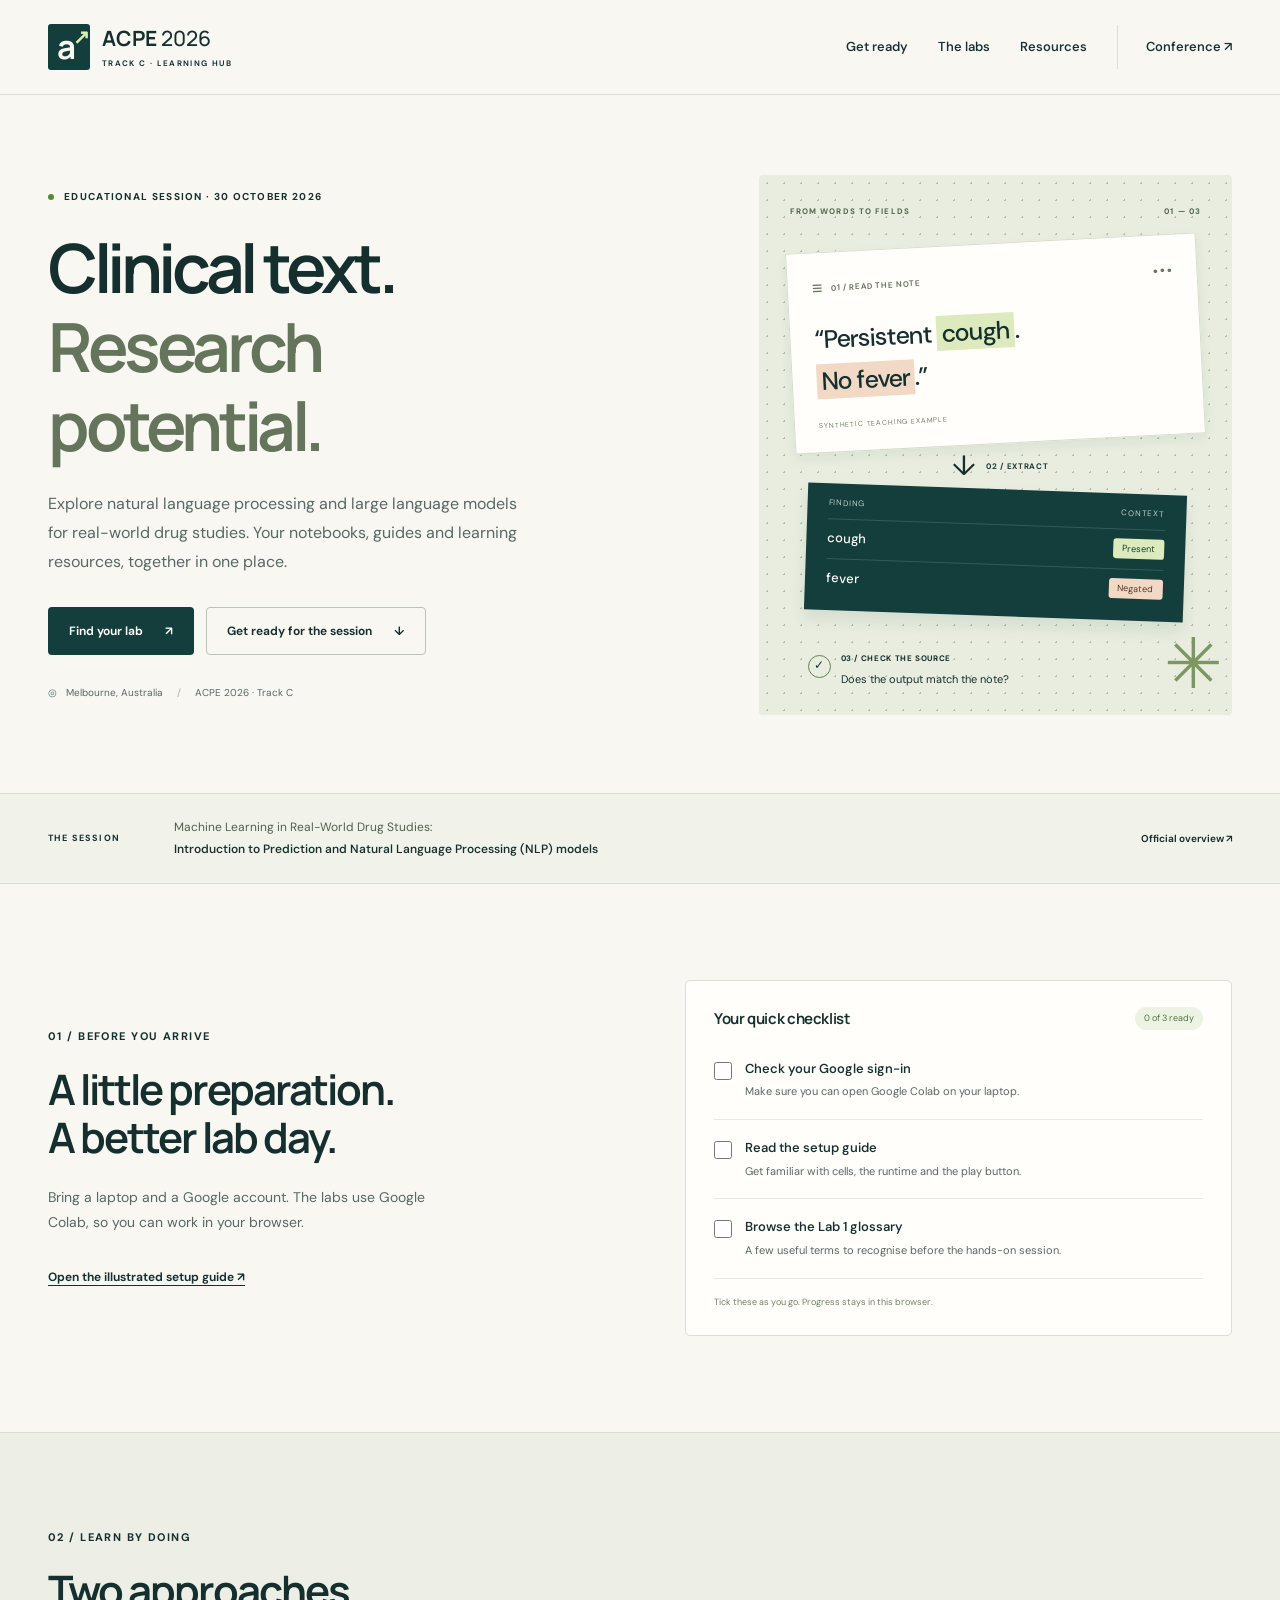
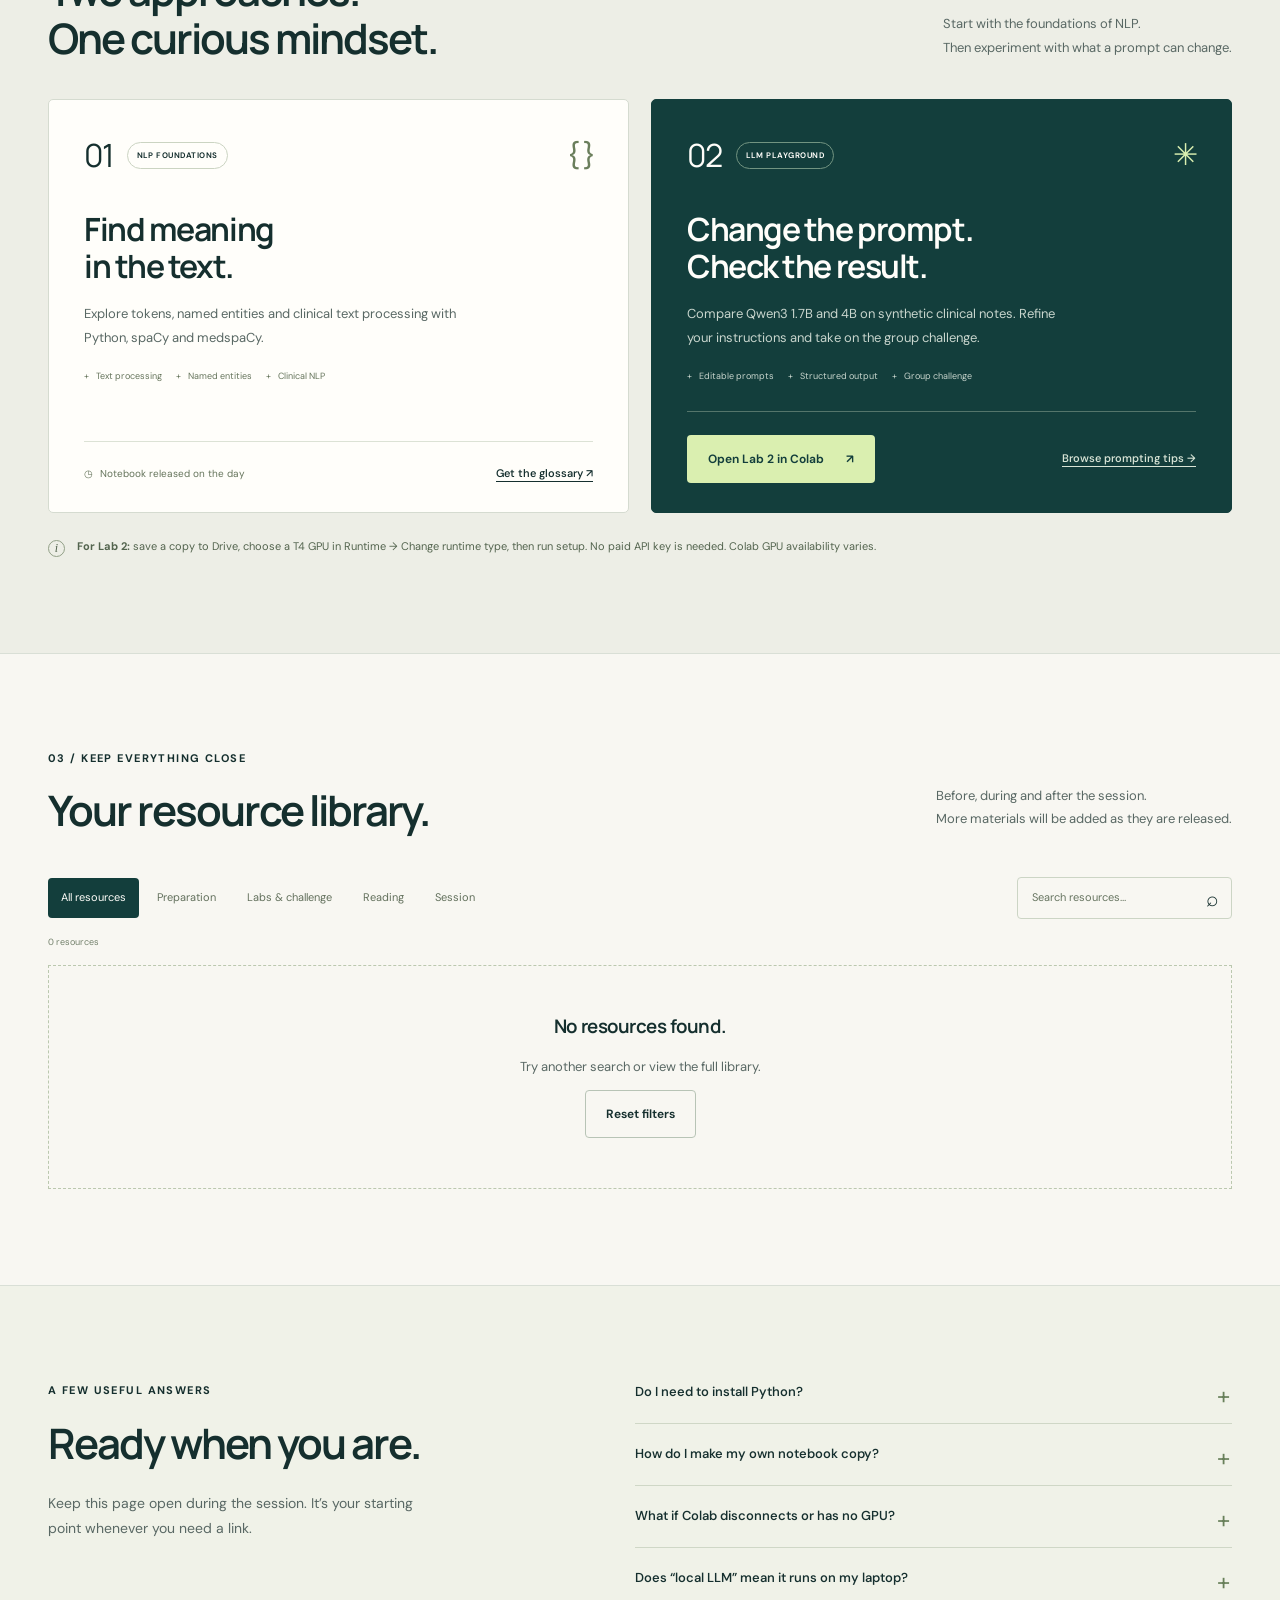
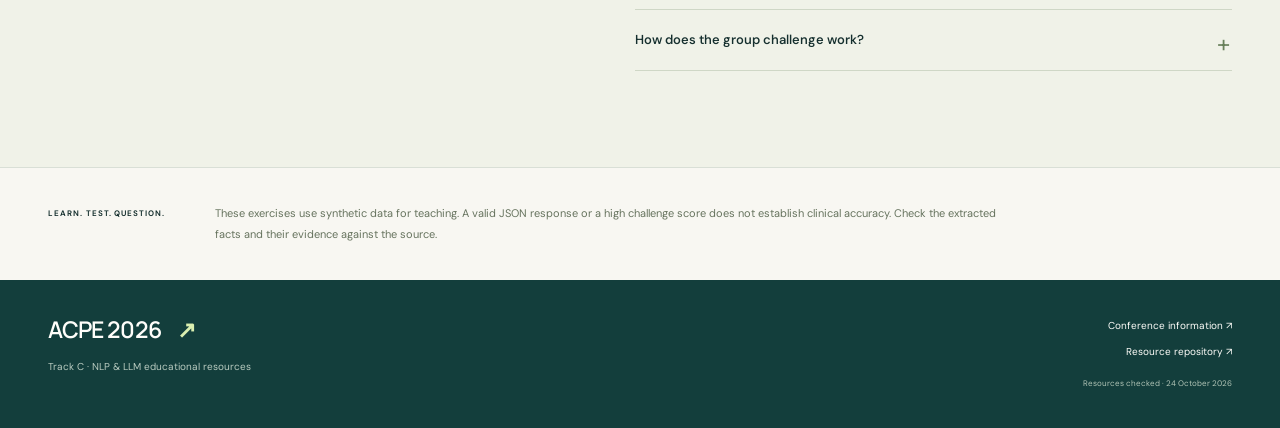
==== index.template.html @ c8291f94 "Publish ACPE 2026 NLP educational resource hub" ====
<!doctype html>
<html lang="en-AU">
<head>
  <meta charset="utf-8">
  <meta name="viewport" content="width=device-width, initial-scale=1">
  <meta name="description" content="Your resource hub for ACPE 2026 Track C. Prepare for the NLP and LLM educational session, launch the labs, and find guides, readings and challenge resources.">
  <meta name="theme-color" content="#133e3c">
  <meta property="og:title" content="ACPE 2026 · NLP & LLM learning hub">
  <meta property="og:description" content="Prepare. Experiment. Learn. All your Track C educational session resources in one place.">
  <meta property="og:type" content="website">
  <meta property="og:url" content="https://acpe2026nlp.github.io/">
  <title>ACPE 2026 · NLP & LLM learning hub</title>
  <link rel="icon" href="assets/favicon.svg" type="image/svg+xml">
  <link rel="stylesheet" href="styles.css">
  <script src="app.js" defer></script>
</head>
<body>
<a class="skip-link" href="#main">Skip to content</a>
<header class="site-header">
  <div class="container header-inner">
    <a class="brand" href="#" aria-label="ACPE 2026 learning hub home"><span class="brand-symbol" aria-hidden="true">a<span>↗</span></span><span>ACPE <b>2026</b><small>TRACK C · LEARNING HUB</small></span></a>
    <nav aria-label="Main navigation"><a href="#prepare">Get ready</a><a href="#labs">The labs</a><a href="#resources">Resources</a><a class="nav-external" href="https://www.asianpharmacoepi.org/educational-sessions/">Conference <span aria-hidden="true">↗</span></a></nav>
  </div>
</header>
<main id="main">
<section class="hero container" aria-labelledby="hero-title">
  <div class="hero-copy">
    <p class="eyebrow"><span class="live-dot" aria-hidden="true"></span> EDUCATIONAL SESSION · 30 OCTOBER 2026</p>
    <h1 id="hero-title">Clinical text.<br><span>Research<br>potential.</span></h1>
    <p class="hero-description">Explore natural language processing and large language models for real-world drug studies. Your notebooks, guides and learning resources, together in one place.</p>
    <div class="hero-actions"><a class="button primary" href="#labs">Find your lab <span aria-hidden="true">↗</span></a><a class="button secondary" href="#prepare">Get ready for the session <span aria-hidden="true">↓</span></a></div>
    <p class="location"><span aria-hidden="true">◎</span> Melbourne, Australia <span class="separator">/</span> ACPE 2026 · Track C</p>
  </div>
  <div class="hero-art" aria-label="Illustration: a synthetic note becomes structured information, then is checked against the source">
    <div class="art-topline"><span>FROM WORDS TO FIELDS</span><span aria-hidden="true">01 — 03</span></div>
    <div class="note-sheet"><div class="sheet-heading"><span class="mini-icon" aria-hidden="true">≡</span><span>01 / READ THE NOTE</span><span class="sheet-dots" aria-hidden="true">···</span></div><p>“Persistent <mark class="mint">cough</mark>.<br><mark class="peach">No fever</mark>.”</p><span class="synthetic-tag">SYNTHETIC TEACHING EXAMPLE</span></div>
    <div class="flow-line" aria-hidden="true"><span></span><b>↓</b><span>02 / EXTRACT</span></div>
    <div class="data-sheet"><div><span>Finding</span><span>Context</span></div><div><strong>cough</strong><span class="tag-green">Present</span></div><div><strong>fever</strong><span class="tag-peach">Negated</span></div></div>
    <div class="verify-line"><span aria-hidden="true">✓</span><div><b>03 / CHECK THE SOURCE</b><p>Does the output match the note?</p></div></div>
    <span class="art-asterisk" aria-hidden="true">✳</span>
  </div>
</section>
<div class="course-strip"><div class="container"><span class="eyebrow">THE SESSION</span><p>Machine Learning in Real-World Drug Studies:<br><strong>Introduction to Prediction and Natural Language Processing (NLP) models</strong></p><a href="https://www.asianpharmacoepi.org/educational-sessions/" aria-label="View the official Track C session overview">Official overview <span aria-hidden="true">↗</span></a></div></div>
<section id="prepare" class="container section preparation" aria-labelledby="prepare-title">
  <div><p class="eyebrow">01 / BEFORE YOU ARRIVE</p><h2 id="prepare-title">A little preparation.<br>A better lab day.</h2><p class="section-intro">Bring a laptop and a Google account. The labs use Google Colab, so you can work in your browser.</p><a class="text-link" href="assets/hands-on-lab-guide.pdf">Open the illustrated setup guide <span aria-hidden="true">↗</span></a></div>
  <div class="checklist"><div class="checklist-heading"><h3>Your quick checklist</h3><span id="check-count" aria-live="polite">0 of 3 ready</span></div>
    <label class="check-row"><input type="checkbox" data-check="account"><span><strong>Check your Google sign-in</strong><small>Make sure you can open Google Colab on your laptop.</small></span></label>
    <label class="check-row"><input type="checkbox" data-check="guide"><span><strong>Read the setup guide</strong><small>Get familiar with cells, the runtime and the play button.</small></span></label>
    <label class="check-row"><input type="checkbox" data-check="glossary"><span><strong>Browse the Lab 1 glossary</strong><small>A few useful terms to recognise before the hands-on session.</small></span></label>
    <p class="check-note">Tick these as you go. Progress stays in this browser.</p>
  </div>
</section>
<section id="labs" class="labs-section" aria-labelledby="labs-title"><div class="container section">
  <div class="section-heading"><div><p class="eyebrow">02 / LEARN BY DOING</p><h2 id="labs-title">Two approaches.<br>One curious mindset.</h2></div><p>Start with the foundations of NLP.<br>Then experiment with what a prompt can change.</p></div>
  <div class="lab-grid">
    <article class="lab-card"><div class="lab-top"><span class="lab-number">01</span><span class="pill">NLP FOUNDATIONS</span><span class="lab-glyph" aria-hidden="true">{ }</span></div><h3>Find meaning<br>in the text.</h3><p>Explore tokens, named entities and clinical text processing with Python, spaCy and medspaCy.</p><ul class="lab-topics"><li>Text processing</li><li>Named entities</li><li>Clinical NLP</li></ul><div class="lab-footer"><p class="release-note"><span aria-hidden="true">◷</span> Notebook released on the day</p><a href="assets/lab-1-glossary.docx" download>Get the glossary <span aria-hidden="true">↗</span></a></div></article>
    <article class="lab-card lab-featured"><div class="lab-top"><span class="lab-number">02</span><span class="pill">LLM PLAYGROUND</span><span class="lab-glyph" aria-hidden="true">✳</span></div><h3>Change the prompt.<br>Check the result.</h3><p>Compare Qwen3 1.7B and 4B on synthetic clinical notes. Refine your instructions and take on the group challenge.</p><ul class="lab-topics"><li>Editable prompts</li><li>Structured output</li><li>Group challenge</li></ul><div class="lab-footer"><a class="button cream" href="https://colab.research.google.com/drive/1dyXt0pZRqkVmmbshcT4ECdzgV1lTdctf">Open Lab 2 in Colab <span aria-hidden="true">↗</span></a><a class="quiet-link" href="prompting-guide.html">Browse prompting tips <span aria-hidden="true">→</span></a></div></article>
  </div>
  <div class="lab-note"><span aria-hidden="true">i</span><p><strong>For Lab 2:</strong> save a copy to Drive, choose a T4 GPU in Runtime → Change runtime type, then run setup. No paid API key is needed. Colab GPU availability varies.</p></div>
</div></section>
<section id="resources" class="container section" aria-labelledby="resources-title">
  <div class="section-heading"><div><p class="eyebrow">03 / KEEP EVERYTHING CLOSE</p><h2 id="resources-title">Your resource library.</h2></div><p>Before, during and after the session.<br>More materials will be added as they are released.</p></div>
  <div class="resource-controls" hidden><div class="filters" role="group" aria-label="Filter resources"><button type="button" data-filter="all" aria-pressed="true">All resources</button><button type="button" data-filter="prepare" aria-pressed="false">Preparation</button><button type="button" data-filter="labs" aria-pressed="false">Labs & challenge</button><button type="button" data-filter="reading" aria-pressed="false">Reading</button><button type="button" data-filter="session" aria-pressed="false">Session</button></div><div class="search-wrap"><label class="sr-only" for="resource-search">Search resources</label><input id="resource-search" type="search" placeholder="Search resources…" autocomplete="off"><span aria-hidden="true">⌕</span></div></div>
  <p id="result-count" class="result-count" aria-live="polite"></p>
  <div class="resource-grid"><!-- RESOURCE_CARDS --></div>
  <div id="empty-state" class="empty-state" hidden><h3>No resources found.</h3><p>Try another search or view the full library.</p><button class="button secondary" id="reset-resources" type="button">Reset filters</button></div>
</section>
<section class="help-section"><div class="container section help-grid"><div><p class="eyebrow">A FEW USEFUL ANSWERS</p><h2>Ready when you are.</h2><p class="section-intro">Keep this page open during the session. It’s your starting point whenever you need a link.</p></div><div class="faq">
  <details><summary>Do I need to install Python?</summary><p>The supplied labs run in Google Colab in your browser. Sign in with your Google account and follow the setup cells in the notebook. You do not need to set up Python on your laptop.</p></details>
  <details><summary>How do I make my own notebook copy?</summary><p>For Lab 2, open the Colab link and select File → Save a copy in Drive. Work in that copy. For the Lab 1 download, follow the upload steps in the <a href="assets/hands-on-lab-guide.pdf">setup guide</a>.</p></details>
  <details><summary>What if Colab disconnects or has no GPU?</summary><p>A fresh runtime loses its installed packages, variables and temporary files. Reconnect and rerun the setup cells. Lab 2 uses a T4 GPU; if one is unavailable, ask an instructor about sharing a runtime with your group.</p></details>
  <details><summary>Does “local LLM” mean it runs on my laptop?</summary><p>In this Colab exercise, the open-weight model runs inside the Colab runtime on Google’s servers. It is not running on your laptop. Use the supplied synthetic notes for the exercise.</p></details>
  <details><summary>How does the group challenge work?</summary><p>Experiment with one note, check the 20-note practice preview, then freeze your prompt for the 80-note challenge. Follow the notebook for submission limits and scoring. The leaderboard updates while the instructor’s controller is running.</p></details>
</div></div></section>
<section class="container closing-note"><span class="note-label">LEARN. TEST. QUESTION.</span><p>These exercises use synthetic data for teaching. A valid JSON response or a high challenge score does not establish clinical accuracy. Check the extracted facts and their evidence against the source.</p></section>
</main>
<footer class="site-footer"><div class="container"><div><a class="footer-brand" href="#">ACPE 2026 <span>↗</span></a><p>Track C · NLP & LLM educational resources</p></div><div class="footer-links"><a href="https://www.asianpharmacoepi.org/educational-sessions/">Conference information ↗</a><a href="https://github.com/ACPE2026NLP/acpe2026nlp.github.io">Resource repository ↗</a><span>Resources checked · 24 October 2026</span></div></div></footer>
</body></html>
---- styles.css ----
@import url('https://fonts.googleapis.com/css2?family=DM+Sans:wght@400;450;500;550;600;650;700&family=Manrope:wght@400;500;600;650;700;750;800&display=swap');
:root{--paper:#f8f7f2;--ink:#152f2e;--muted:#596864;--green:#133e3c;--lime:#daefb0;--line:#d9dfd6;--peach:#f4d8bf;--white:#fffefa;--font:'DM Sans',sans-serif;--heading:'Manrope',sans-serif}
*{box-sizing:border-box}html{scroll-behavior:smooth;scroll-padding-top:108px}body{margin:0;background:var(--paper);color:var(--ink);font-family:var(--font);font-size:16px;line-height:1.6}a{color:inherit;text-underline-offset:4px}button,input{font:inherit}button,a,input,summary{-webkit-tap-highlight-color:transparent}a,button,summary,input{touch-action:manipulation}button{cursor:pointer}button:focus-visible,a:focus-visible,input:focus-visible,summary:focus-visible{outline:3px solid #487b1d;outline-offset:5px}button{color:inherit}::selection{background:var(--lime);color:var(--ink)}[hidden]{display:none!important}.container{width:min(1200px,calc(100% - 96px));margin-inline:auto}.section{padding-block:96px}.eyebrow{font-size:11px;letter-spacing:.13em;line-height:1.5;font-weight:700;margin:0 0 20px}.skip-link{position:fixed;left:20px;top:-70px;background:var(--lime);padding:12px 20px;z-index:20}.skip-link:focus{top:12px}.sr-only{position:absolute;width:1px;height:1px;padding:0;margin:-1px;overflow:hidden;clip:rect(0,0,0,0);white-space:nowrap;border:0}
.site-header{background:rgba(248,247,242,.97);border-bottom:1px solid var(--line);position:sticky;top:0;z-index:10}.header-inner{height:94px;display:flex;justify-content:space-between;align-items:center;gap:32px}.brand{display:flex;align-items:center;gap:12px;font:700 21px/1.1 var(--heading);text-decoration:none;white-space:nowrap}.brand b{font-weight:500}.brand small{display:block;margin-top:8px;font:650 8px/1 var(--font);letter-spacing:.17em}.brand-symbol{display:flex;align-items:center;justify-content:center;background:var(--green);color:var(--paper);width:42px;height:46px;border-radius:3px;font-size:33px;position:relative;letter-spacing:-.1em;padding-right:9px}.brand-symbol span{font-size:20px;color:var(--lime);position:absolute;top:2px;right:3px}.site-header nav{display:flex;align-items:center;gap:30px;font-size:13px;font-weight:550}.site-header nav a{text-decoration:none;padding-block:12px}.site-header nav a:hover{color:#577c2f}.nav-external{border-left:1px solid var(--line);padding-left:28px}
.hero{display:grid;grid-template-columns:1.15fr .85fr;gap:70px;align-items:center;padding-block:80px 78px}.hero .eyebrow{font-size:10px;display:flex;align-items:center;gap:10px}.live-dot{width:6px;height:6px;border-radius:50%;background:#578838;display:inline-block}h1,h2,h3,p{overflow-wrap:break-word}h1,h2,h3{font-family:var(--heading);font-weight:650;line-height:1.16}h1{font-size:clamp(48px,5.3vw,74px);letter-spacing:-.065em;margin:24px 0 26px}h1>span{color:#64755c}h2{font-size:42px;letter-spacing:-.048em;margin:0 0 23px}h3{letter-spacing:-.025em}.hero-description{font-size:16px;max-width:470px;line-height:1.8;color:var(--muted);margin-bottom:30px}.hero-actions{display:flex;align-items:center;gap:12px;flex-wrap:wrap}.button{display:inline-flex;align-items:center;justify-content:center;gap:22px;border:1px solid transparent;padding:14px 20px;border-radius:4px;text-decoration:none;font-size:12px;font-weight:650;line-height:1.5;min-height:48px;transition:background .16s,transform .16s}.button:hover{transform:translateY(-2px)}.primary{background:var(--green);color:var(--white)}.primary:hover{background:#24534c}.secondary{border-color:#b8c4b6;background:transparent}.secondary:hover{background:#edf1e4}.cream{background:var(--lime);color:var(--green)}.cream:hover{background:#e6f6c9}.location{display:flex;align-items:center;gap:9px;font-size:10px;color:var(--muted);margin:30px 0 0}.separator{margin-inline:5px;color:#a6b19e}
.hero-art{background:#e8eddf;min-height:450px;padding:30px 31px 26px;border-radius:4px;position:relative;isolation:isolate;background-image:radial-gradient(#b3beaa 1px,transparent 1px);background-size:17px 17px}.art-topline{display:flex;justify-content:space-between;font-size:8px;letter-spacing:.14em;font-weight:700;color:#53654c;margin-bottom:25px}.note-sheet{background:#fffefa;border:1px solid #d5ddce;box-shadow:0 5px 12px #233c2010;padding:21px 24px;transform:rotate(-3deg);position:relative;z-index:1}.sheet-heading{display:flex;align-items:center;gap:8px;font-size:8px;letter-spacing:.08em;font-weight:650;color:#667562}.sheet-dots{margin-left:auto;font-size:23px;line-height:.5}.mini-icon{font-size:18px}.note-sheet p{font-size:25px;font-weight:500;line-height:1.7;letter-spacing:-.04em;margin:16px 0}.note-sheet mark{padding:1px 5px;color:inherit}.mint{background:#dceabd}.peach{background:#f1d9c5}.synthetic-tag{display:block;font-size:7px;letter-spacing:.12em;color:#72816b}.flow-line{height:45px;display:flex;align-items:center;justify-content:center;gap:10px}.flow-line b{font-size:28px;font-weight:400;line-height:1}.flow-line>span:last-child{font-size:8px;font-weight:650;letter-spacing:.09em}.data-sheet{background:var(--green);color:var(--white);position:relative;z-index:2;padding:13px 21px;transform:rotate(2deg);box-shadow:0 9px 16px #133e3c17;width:92%;margin-inline:auto}.data-sheet>div{display:flex;align-items:center;justify-content:space-between;padding:9px 0;border-bottom:1px solid #ffffff25;font-size:13px}.data-sheet>div:first-child{font-size:8px;color:#c1cec7;text-transform:uppercase;letter-spacing:.1em;padding-top:0}.data-sheet>div:last-child{border-bottom:0}.data-sheet strong{font-weight:500}.tag-green,.tag-peach{font-size:9px;padding:3px 9px;border-radius:3px}.tag-green{background:#dceabd;color:#173c28}.tag-peach{background:#f1d9c5;color:#573924}.verify-line{display:flex;align-items:center;gap:10px;margin:27px 0 0 18px;position:relative;z-index:2}.verify-line>span{height:23px;width:23px;border:1px solid #668057;border-radius:50%;text-align:center;font-size:12px;background:#e8eddf}.verify-line b{font-size:8px;letter-spacing:.08em}.verify-line p{font-size:11px;line-height:1.3;margin:3px 0}.art-asterisk{position:absolute;bottom:15px;right:9px;font-size:70px;line-height:1;color:#7e9661;z-index:-1}
.course-strip{border-block:1px solid var(--line);background:#f1f2e9}.course-strip>.container{display:flex;align-items:center;justify-content:space-between;gap:32px;padding-block:23px}.course-strip .eyebrow{margin:0;font-size:9px;min-width:94px}.course-strip p{margin:0;flex:1;font-size:12px;line-height:1.8;color:#50614f}.course-strip strong{font-weight:550;color:var(--ink)}.course-strip a{font-size:10px;font-weight:650;text-decoration:none;white-space:nowrap}.course-strip a:hover{text-decoration:underline}
.preparation{display:grid;grid-template-columns:1fr 1fr;gap:90px;align-items:center}.section-intro{color:var(--muted);max-width:400px;font-size:14px;line-height:1.8}.text-link{display:inline-block;font-size:12px;font-weight:650;margin-top:18px}.checklist{background:var(--white);border:1px solid var(--line);padding:26px 28px;border-radius:5px}.checklist-heading{display:flex;justify-content:space-between;gap:12px;align-items:center;margin-bottom:11px}.checklist-heading h3{font-size:15px;margin:0}.checklist-heading>span{font-size:9px;color:#567346;background:#edf3e3;border-radius:20px;padding:4px 9px;white-space:nowrap}.check-row{display:flex;align-items:flex-start;gap:13px;border-bottom:1px solid #e8eae2;padding:18px 0;cursor:pointer}.check-row input{accent-color:var(--green);width:18px;height:18px;flex-shrink:0;margin:3px 0 0}.check-row strong{font-weight:550;font-size:13px;display:block}.check-row small{font-size:11px;color:var(--muted);display:block;margin-top:4px}.check-row:has(input:checked) strong{text-decoration:line-through;color:#6f7e65}.check-note{font-size:9px;color:#71816a;margin:16px 0 0}
.labs-section{background:#edeee6;border-block:1px solid var(--line)}.section-heading{display:flex;align-items:flex-end;justify-content:space-between;gap:40px;margin-bottom:36px}.section-heading h2{margin-bottom:0}.section-heading>p{color:var(--muted);font-size:13px;line-height:1.8;margin:0 0 4px;max-width:350px}.lab-grid{display:grid;grid-template-columns:1fr 1fr;gap:22px}.lab-card{padding:31px 35px 29px;background:var(--white);border:1px solid #d5dbd0;border-radius:5px;display:flex;flex-direction:column}.lab-top{display:flex;gap:15px;align-items:center;margin-bottom:32px}.lab-number{font-family:var(--heading);font-size:32px;letter-spacing:-.07em;line-height:1}.pill{font-size:8px;font-weight:650;border:1px solid #cbd4c2;padding:6px 9px;border-radius:20px;letter-spacing:.06em}.lab-glyph{margin-left:auto;color:#6a7e5b;font-size:30px;letter-spacing:-.07em}.lab-card h3{font-size:32px;letter-spacing:-.045em;margin:0 0 17px}.lab-card>p{color:var(--muted);font-size:13px;line-height:1.8;max-width:380px;margin:0 0 20px}.lab-topics{list-style:none;display:flex;flex-wrap:wrap;gap:8px 14px;padding:0;margin:0 0 27px;font-size:9px;color:#65745b}.lab-topics li:before{content:'+';padding-right:7px}.lab-footer{margin-top:auto;border-top:1px solid #dce2d5;padding-top:23px;display:flex;align-items:center;justify-content:space-between;flex-wrap:wrap;gap:16px}.lab-footer>a:not(.button){font-size:11px;font-weight:550}.release-note{font-size:10px;margin:0;color:#65745b;display:flex;align-items:center;gap:7px}.lab-featured{background:var(--green);border-color:var(--green);color:var(--white)}.lab-featured .pill{border-color:#729481}.lab-featured .lab-glyph{color:var(--lime)}.lab-featured>p,.lab-featured .lab-topics{color:#c8d5cd}.lab-featured .lab-footer{border-color:#54756b}.lab-featured .quiet-link{color:#d8e4d6}.lab-note{display:flex;gap:12px;align-items:flex-start;margin:25px 0 0;color:#53644e;font-size:11px}.lab-note>span{border:1px solid #92a087;border-radius:50%;width:17px;line-height:15px;text-align:center;font:italic 12px Georgia;flex-shrink:0;margin-top:2px}.lab-note p{margin:0;max-width:920px}
.resource-controls{display:flex;justify-content:space-between;gap:18px;align-items:center;margin-top:42px}.filters{display:flex;gap:5px;flex-wrap:wrap}.filters button{border:1px solid transparent;border-radius:4px;padding:9px 12px;background:transparent;font-size:11px;color:#62705c;min-height:40px}.filters button:hover{background:#e9eede}.filters button[aria-pressed=true]{background:var(--green);color:var(--white)}.search-wrap{position:relative;min-width:215px}.search-wrap input{width:100%;background:transparent;border:1px solid #ccd5c5;border-radius:4px;font-size:11px;padding:11px 34px 11px 14px;min-height:42px;color:var(--ink)}.search-wrap input::placeholder{color:#677561}.search-wrap>span{position:absolute;right:13px;top:6px;font-size:21px;pointer-events:none}.result-count{font-size:9px;color:#73816c;margin:16px 0}.resource-grid{display:grid;grid-template-columns:repeat(3,1fr);gap:15px}.resource-card{background:var(--white);border:1px solid var(--line);padding:25px;min-height:238px;border-radius:4px;display:flex;flex-direction:column;transition:border-color .16s,box-shadow .16s}.resource-card:hover{border-color:#afc09e;box-shadow:0 3px 12px #183b1c08}.resource-card .eyebrow{color:#6c7c61;font-size:8px;margin:0 0 16px}.resource-card h3{font-size:18px;line-height:1.35;margin:0 0 12px;letter-spacing:-.035em}.resource-description{font-size:12px;color:var(--muted);line-height:1.8;margin:0 0 23px}.resource-link{display:flex;align-items:center;justify-content:space-between;gap:10px;font-weight:550;font-size:11px;margin-top:auto;text-decoration:none;padding-top:12px;border-top:1px solid #e6eadf}.resource-link:hover{text-decoration:underline}.resource-link span{font-size:16px}.pending{font-size:10px;color:#6b7662;margin-top:auto;margin-bottom:0;border-top:1px dashed #d8dece;padding-top:14px}.pending>span{margin-right:5px}.empty-state{text-align:center;border:1px dashed #bbc8af;padding:50px}.empty-state h3{margin-top:0}.empty-state p{font-size:13px;color:var(--muted)}
.help-section{border-block:1px solid var(--line);background:#f0f2e8}.help-grid{display:grid;grid-template-columns:1fr 1.2fr;gap:90px}.faq details{border-bottom:1px solid #cfd7c6;padding:20px 0}.faq details:first-child{padding-top:0}.faq summary{cursor:pointer;list-style:none;font-size:13px;font-weight:550;position:relative;padding-right:35px}.faq summary::-webkit-details-marker{display:none}.faq summary:after{content:'+';position:absolute;right:2px;top:-5px;font-size:24px;font-weight:400;color:#68805a}.faq details[open] summary:after{content:'−'}.faq details p{color:var(--muted);font-size:12px;line-height:1.85;margin-bottom:0;padding-right:20px}.closing-note{display:flex;gap:50px;align-items:flex-start;padding-block:35px}.note-label{font-size:8px;letter-spacing:.12em;font-weight:650;white-space:nowrap;padding-top:4px}.closing-note p{font-size:11px;line-height:1.9;color:#66735e;margin:0;max-width:800px}.site-footer{background:var(--green);color:var(--white);padding-block:38px}.site-footer>.container{display:flex;justify-content:space-between;gap:40px}.footer-brand{font:600 23px/1 var(--heading);letter-spacing:-.04em;text-decoration:none}.footer-brand span{color:var(--lime);padding-left:12px}.site-footer p{font-size:10px;color:#baccc1;margin:13px 0 0}.footer-links{display:flex;gap:10px;flex-direction:column;align-items:flex-end;font-size:10px}.footer-links a{text-decoration:none}.footer-links a:hover{text-decoration:underline}.footer-links>span{color:#b2c5b7;font-size:8px;margin-top:7px}
@media(min-width:1450px){.hero{padding-block:90px}.hero-art{min-height:470px;padding:38px}.note-sheet p{font-size:29px}}
@media(max-width:1100px){.container{width:calc(100% - 64px)}.hero{gap:38px}.hero-art{padding:25px;min-height:430px}.hero-actions{gap:8px}.hero-actions .button{padding:12px;font-size:11px;gap:12px}.preparation,.help-grid{gap:45px}.lab-card{padding:27px}.resource-card{padding:22px}.resource-controls{align-items:flex-start;flex-direction:column}.search-wrap{width:100%}.section{padding-block:75px}}
@media(max-width:800px){.container{width:calc(100% - 44px)}.header-inner{height:84px;gap:20px}.site-header nav{gap:19px;font-size:11px}.nav-external{display:none}.hero{grid-template-columns:1fr 1fr;gap:24px;padding-block:60px}.hero .eyebrow{font-size:8px;letter-spacing:.06em}h1{font-size:48px}.hero-description{font-size:13px;line-height:1.8}.hero-art{padding:19px 16px;min-height:400px}.note-sheet{padding:17px 15px}.note-sheet p{font-size:23px}.art-topline{font-size:6px}.sheet-heading{font-size:6px}.synthetic-tag{font-size:6px}.verify-line{margin-left:2px}.hero-actions{align-items:flex-start;flex-direction:column}.location{font-size:8px;gap:5px}.separator{margin-inline:2px}.course-strip>.container{gap:20px}.course-strip .eyebrow{min-width:65px;font-size:8px}.course-strip p{font-size:10px}.course-strip a{font-size:9px}h2{font-size:34px}.preparation{grid-template-columns:1fr;gap:32px}.preparation>div:first-child{max-width:600px}.preparation .section-intro{max-width:540px}.section-heading>p{max-width:260px;font-size:12px}.lab-card{padding:24px}.lab-card h3{font-size:27px}.lab-top{gap:12px}.lab-glyph{display:none}.lab-topics{gap:5px 8px;font-size:8px}.resource-grid{grid-template-columns:repeat(2,1fr)}.help-grid{grid-template-columns:1fr;gap:30px}.faq details:first-child{padding-top:20px}.closing-note{gap:25px}.lab-footer{align-items:flex-start;flex-direction:column}.lab-note{font-size:10px}}
@media(max-width:600px){html{scroll-padding-top:121px}.container{width:calc(100% - 36px)}.header-inner{height:auto;padding-block:18px 12px;align-items:flex-start;flex-direction:column;gap:16px}.brand{font-size:19px;gap:10px}.brand-symbol{width:34px;height:36px;font-size:26px}.brand-symbol span{font-size:17px}.brand small{font-size:7px;margin-top:6px}.site-header nav{gap:30px;font-size:11px;line-height:1}.site-header nav a{padding-block:3px}.hero{grid-template-columns:1fr;padding-block:40px 42px;gap:40px}.hero .eyebrow{font-size:9px;letter-spacing:.08em}h1{font-size:57px;line-height:1.05;margin-block:21px 24px}.hero-description{font-size:14px;max-width:420px;margin-bottom:25px}.hero-actions{flex-direction:row;align-items:center;gap:10px}.hero-actions .button{font-size:10px;gap:10px;padding:13px 14px}.location{font-size:9px;margin-top:24px;gap:6px}.hero-art{padding:28px 33px;min-height:440px;max-width:420px;width:100%;justify-self:center}.art-topline{font-size:7px}.note-sheet{padding:20px}.note-sheet p{font-size:27px}.sheet-heading{font-size:7px}.synthetic-tag{font-size:6px}.data-sheet{padding:15px 20px}.verify-line{margin-left:10px}.course-strip>.container{display:block;padding-block:22px}.course-strip .eyebrow{margin-bottom:9px}.course-strip p{font-size:10px}.course-strip a{display:inline-block;margin-top:12px}.section{padding-block:56px}h2{font-size:33px;line-height:1.18}.eyebrow{font-size:9px;margin-bottom:16px}.section-intro{font-size:13px}.checklist{padding:22px}.checklist-heading h3{font-size:14px}.check-row strong{font-size:12px}.check-row small{font-size:10px}.section-heading{display:block;margin-bottom:28px}.section-heading>p{margin:18px 0 0;max-width:100%;font-size:12px}.lab-grid{grid-template-columns:1fr;gap:16px}.lab-card{padding:27px}.lab-glyph{display:block}.lab-card h3{font-size:32px}.lab-topics{font-size:9px;gap:9px 16px}.lab-footer{flex-direction:row;align-items:center}.lab-footer .button{font-size:11px;gap:14px;padding:13px 16px}.lab-footer>a:not(.button){font-size:10px}.resource-controls{margin-top:28px;gap:16px}.filters{gap:5px}.filters button{font-size:10px;padding:8px 10px;min-height:39px}.resource-grid{grid-template-columns:1fr;gap:12px}.resource-card{min-height:0;padding:24px}.resource-card .eyebrow{font-size:8px}.resource-card h3{font-size:20px}.resource-description{font-size:12px}.resource-link{font-size:11px}.faq summary{font-size:12px}.faq details p{font-size:11px}.closing-note{display:block;padding-block:27px}.note-label{display:block;margin-bottom:12px}.closing-note p{font-size:10px}.site-footer>.container{flex-direction:column;gap:25px}.footer-links{align-items:flex-start;gap:12px}.footer-links>span{margin-top:10px}.footer-brand{font-size:22px}}
@media(prefers-reduced-motion:reduce){html{scroll-behavior:auto}*,*:before,*:after{transition:none!important}.button:hover{transform:none}}
@media print{.site-header{position:static}.hero-art,.resource-controls,.checklist,.hero-actions,.site-header nav{display:none!important}.container{width:100%}.hero,.preparation,.help-grid{display:block}.section,.hero{padding-block:24px}.lab-card,.resource-card{break-inside:avoid}.lab-card{background:white!important;color:#152f2e!important}.lab-featured>p,.lab-featured .lab-topics{color:#152f2e}.site-footer{background:white;color:#152f2e}.resource-grid{grid-template-columns:repeat(2,1fr)}a[href^="http"]:after{content:' (' attr(href) ')';font-size:8px;overflow-wrap:anywhere}body{background:white;font-size:11px}h1{font-size:42px}h2{font-size:25px}}
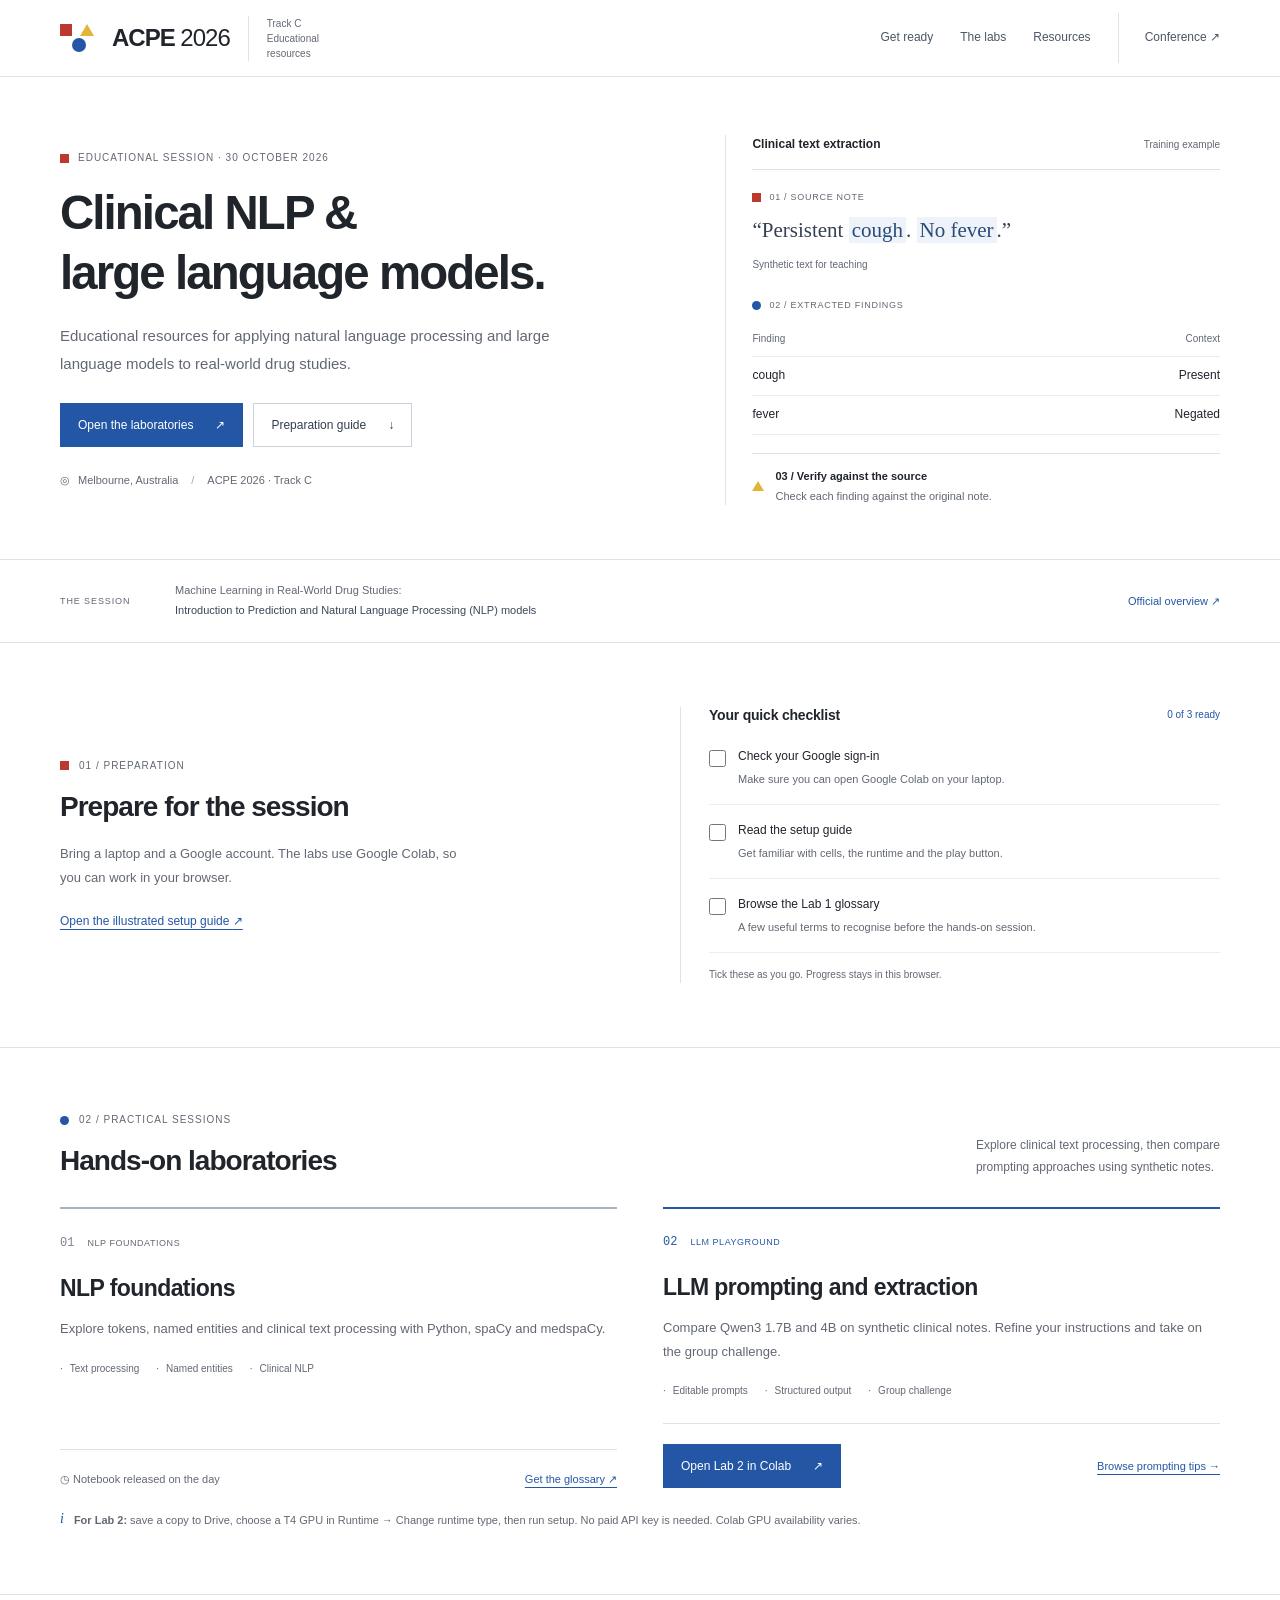
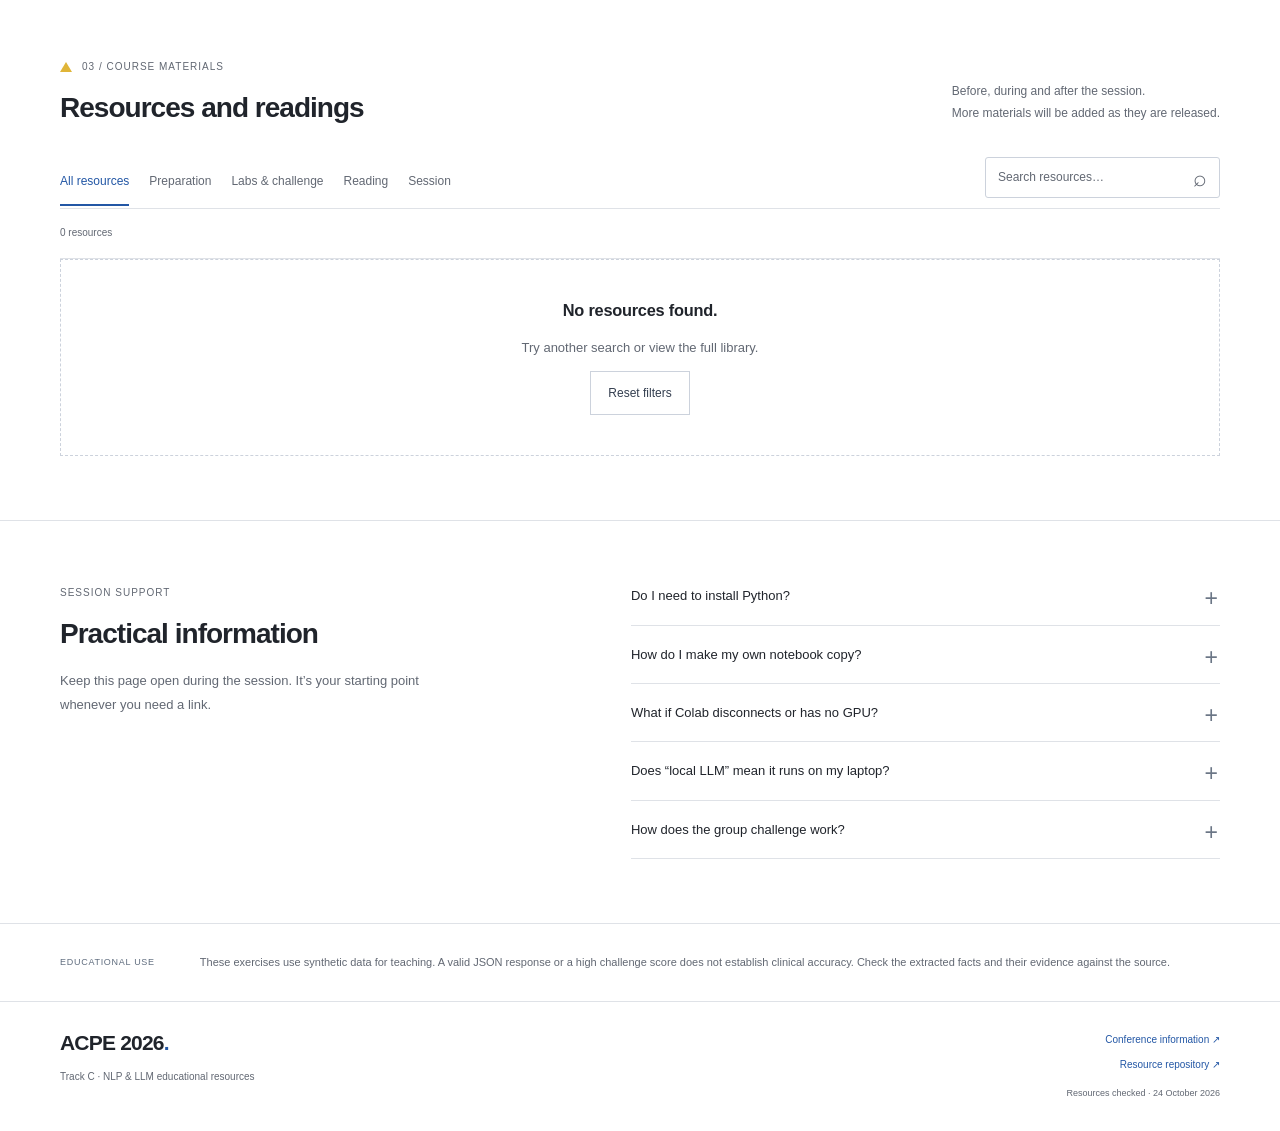
==== commit f79bed55: "Restyle resource hub with clinical typography and Bauhaus accents" ====
--- a/index.template.html
+++ b/index.template.html
@@ -4,45 +4,43 @@
   <meta charset="utf-8">
   <meta name="viewport" content="width=device-width, initial-scale=1">
   <meta name="description" content="Your resource hub for ACPE 2026 Track C. Prepare for the NLP and LLM educational session, launch the labs, and find guides, readings and challenge resources.">
-  <meta name="theme-color" content="#133e3c">
+  <meta name="theme-color" content="#ffffff">
   <meta property="og:title" content="ACPE 2026 · NLP & LLM learning hub">
   <meta property="og:description" content="Prepare. Experiment. Learn. All your Track C educational session resources in one place.">
   <meta property="og:type" content="website">
   <meta property="og:url" content="https://acpe2026nlp.github.io/">
   <title>ACPE 2026 · NLP & LLM learning hub</title>
   <link rel="icon" href="assets/favicon.svg" type="image/svg+xml">
-  <link rel="stylesheet" href="styles.css">
+  <link rel="stylesheet" href="styles.css?v=20261024b">
   <script src="app.js" defer></script>
 </head>
 <body>
 <a class="skip-link" href="#main">Skip to content</a>
 <header class="site-header">
   <div class="container header-inner">
-    <a class="brand" href="#" aria-label="ACPE 2026 learning hub home"><span class="brand-symbol" aria-hidden="true">a<span>↗</span></span><span>ACPE <b>2026</b><small>TRACK C · LEARNING HUB</small></span></a>
+    <a class="brand" href="#" aria-label="ACPE 2026 learning hub home"><span class="bauhaus-mark" aria-hidden="true"><i></i><i></i><i></i></span><span class="brand-name">ACPE <b>2026</b></span><small>Track C<br>Educational resources</small></a>
     <nav aria-label="Main navigation"><a href="#prepare">Get ready</a><a href="#labs">The labs</a><a href="#resources">Resources</a><a class="nav-external" href="https://www.asianpharmacoepi.org/educational-sessions/">Conference <span aria-hidden="true">↗</span></a></nav>
   </div>
 </header>
 <main id="main">
 <section class="hero container" aria-labelledby="hero-title">
   <div class="hero-copy">
-    <p class="eyebrow"><span class="live-dot" aria-hidden="true"></span> EDUCATIONAL SESSION · 30 OCTOBER 2026</p>
-    <h1 id="hero-title">Clinical text.<br><span>Research<br>potential.</span></h1>
-    <p class="hero-description">Explore natural language processing and large language models for real-world drug studies. Your notebooks, guides and learning resources, together in one place.</p>
-    <div class="hero-actions"><a class="button primary" href="#labs">Find your lab <span aria-hidden="true">↗</span></a><a class="button secondary" href="#prepare">Get ready for the session <span aria-hidden="true">↓</span></a></div>
+    <p class="eyebrow"><span class="shape shape-square" aria-hidden="true"></span> EDUCATIONAL SESSION · 30 OCTOBER 2026</p>
+    <h1 id="hero-title">Clinical NLP &amp;<br><span>large language models.</span></h1>
+    <p class="hero-description">Educational resources for applying natural language processing and large language models to real-world drug studies.</p>
+    <div class="hero-actions"><a class="button primary" href="#labs">Open the laboratories <span aria-hidden="true">↗</span></a><a class="button secondary" href="#prepare">Preparation guide <span aria-hidden="true">↓</span></a></div>
     <p class="location"><span aria-hidden="true">◎</span> Melbourne, Australia <span class="separator">/</span> ACPE 2026 · Track C</p>
   </div>
-  <div class="hero-art" aria-label="Illustration: a synthetic note becomes structured information, then is checked against the source">
-    <div class="art-topline"><span>FROM WORDS TO FIELDS</span><span aria-hidden="true">01 — 03</span></div>
-    <div class="note-sheet"><div class="sheet-heading"><span class="mini-icon" aria-hidden="true">≡</span><span>01 / READ THE NOTE</span><span class="sheet-dots" aria-hidden="true">···</span></div><p>“Persistent <mark class="mint">cough</mark>.<br><mark class="peach">No fever</mark>.”</p><span class="synthetic-tag">SYNTHETIC TEACHING EXAMPLE</span></div>
-    <div class="flow-line" aria-hidden="true"><span></span><b>↓</b><span>02 / EXTRACT</span></div>
-    <div class="data-sheet"><div><span>Finding</span><span>Context</span></div><div><strong>cough</strong><span class="tag-green">Present</span></div><div><strong>fever</strong><span class="tag-peach">Negated</span></div></div>
-    <div class="verify-line"><span aria-hidden="true">✓</span><div><b>03 / CHECK THE SOURCE</b><p>Does the output match the note?</p></div></div>
-    <span class="art-asterisk" aria-hidden="true">✳</span>
+  <div class="hero-art" aria-label="Synthetic clinical note and extracted findings">
+    <div class="art-topline"><span>Clinical text extraction</span><span class="example-label">Training example</span></div>
+    <div class="note-sheet"><div class="sheet-heading"><span class="shape shape-square" aria-hidden="true"></span>01 / SOURCE NOTE</div><p>“Persistent <mark>cough</mark>. <mark>No fever</mark>.”</p><span class="synthetic-tag">Synthetic text for teaching</span></div>
+    <table class="data-sheet"><caption><span class="shape shape-circle" aria-hidden="true"></span>02 / EXTRACTED FINDINGS</caption><thead><tr><th scope="col">Finding</th><th scope="col">Context</th></tr></thead><tbody><tr><td>cough</td><td>Present</td></tr><tr><td>fever</td><td>Negated</td></tr></tbody></table>
+    <div class="verify-line"><span class="shape shape-triangle" aria-hidden="true"></span><div><b>03 / Verify against the source</b><p>Check each finding against the original note.</p></div></div>
   </div>
 </section>
 <div class="course-strip"><div class="container"><span class="eyebrow">THE SESSION</span><p>Machine Learning in Real-World Drug Studies:<br><strong>Introduction to Prediction and Natural Language Processing (NLP) models</strong></p><a href="https://www.asianpharmacoepi.org/educational-sessions/" aria-label="View the official Track C session overview">Official overview <span aria-hidden="true">↗</span></a></div></div>
 <section id="prepare" class="container section preparation" aria-labelledby="prepare-title">
-  <div><p class="eyebrow">01 / BEFORE YOU ARRIVE</p><h2 id="prepare-title">A little preparation.<br>A better lab day.</h2><p class="section-intro">Bring a laptop and a Google account. The labs use Google Colab, so you can work in your browser.</p><a class="text-link" href="assets/hands-on-lab-guide.pdf">Open the illustrated setup guide <span aria-hidden="true">↗</span></a></div>
+  <div><p class="eyebrow"><span class="shape shape-square" aria-hidden="true"></span>01 / PREPARATION</p><h2 id="prepare-title">Prepare for the session</h2><p class="section-intro">Bring a laptop and a Google account. The labs use Google Colab, so you can work in your browser.</p><a class="text-link" href="assets/hands-on-lab-guide.pdf">Open the illustrated setup guide <span aria-hidden="true">↗</span></a></div>
   <div class="checklist"><div class="checklist-heading"><h3>Your quick checklist</h3><span id="check-count" aria-live="polite">0 of 3 ready</span></div>
     <label class="check-row"><input type="checkbox" data-check="account"><span><strong>Check your Google sign-in</strong><small>Make sure you can open Google Colab on your laptop.</small></span></label>
     <label class="check-row"><input type="checkbox" data-check="guide"><span><strong>Read the setup guide</strong><small>Get familiar with cells, the runtime and the play button.</small></span></label>
@@ -51,28 +49,28 @@
   </div>
 </section>
 <section id="labs" class="labs-section" aria-labelledby="labs-title"><div class="container section">
-  <div class="section-heading"><div><p class="eyebrow">02 / LEARN BY DOING</p><h2 id="labs-title">Two approaches.<br>One curious mindset.</h2></div><p>Start with the foundations of NLP.<br>Then experiment with what a prompt can change.</p></div>
+  <div class="section-heading"><div><p class="eyebrow"><span class="shape shape-circle" aria-hidden="true"></span>02 / PRACTICAL SESSIONS</p><h2 id="labs-title">Hands-on laboratories</h2></div><p>Explore clinical text processing, then compare<br>prompting approaches using synthetic notes.</p></div>
   <div class="lab-grid">
-    <article class="lab-card"><div class="lab-top"><span class="lab-number">01</span><span class="pill">NLP FOUNDATIONS</span><span class="lab-glyph" aria-hidden="true">{ }</span></div><h3>Find meaning<br>in the text.</h3><p>Explore tokens, named entities and clinical text processing with Python, spaCy and medspaCy.</p><ul class="lab-topics"><li>Text processing</li><li>Named entities</li><li>Clinical NLP</li></ul><div class="lab-footer"><p class="release-note"><span aria-hidden="true">◷</span> Notebook released on the day</p><a href="assets/lab-1-glossary.docx" download>Get the glossary <span aria-hidden="true">↗</span></a></div></article>
-    <article class="lab-card lab-featured"><div class="lab-top"><span class="lab-number">02</span><span class="pill">LLM PLAYGROUND</span><span class="lab-glyph" aria-hidden="true">✳</span></div><h3>Change the prompt.<br>Check the result.</h3><p>Compare Qwen3 1.7B and 4B on synthetic clinical notes. Refine your instructions and take on the group challenge.</p><ul class="lab-topics"><li>Editable prompts</li><li>Structured output</li><li>Group challenge</li></ul><div class="lab-footer"><a class="button cream" href="https://colab.research.google.com/drive/1dyXt0pZRqkVmmbshcT4ECdzgV1lTdctf">Open Lab 2 in Colab <span aria-hidden="true">↗</span></a><a class="quiet-link" href="prompting-guide.html">Browse prompting tips <span aria-hidden="true">→</span></a></div></article>
+    <article class="lab-card"><div class="lab-top"><span class="lab-number">01</span><span class="pill">NLP FOUNDATIONS</span><span class="lab-glyph" aria-hidden="true">{ }</span></div><h3>NLP foundations</h3><p>Explore tokens, named entities and clinical text processing with Python, spaCy and medspaCy.</p><ul class="lab-topics"><li>Text processing</li><li>Named entities</li><li>Clinical NLP</li></ul><div class="lab-footer"><p class="release-note"><span aria-hidden="true">◷</span> Notebook released on the day</p><a href="assets/lab-1-glossary.docx" download>Get the glossary <span aria-hidden="true">↗</span></a></div></article>
+    <article class="lab-card lab-featured"><div class="lab-top"><span class="lab-number">02</span><span class="pill">LLM PLAYGROUND</span><span class="lab-glyph" aria-hidden="true">✳</span></div><h3>LLM prompting and extraction</h3><p>Compare Qwen3 1.7B and 4B on synthetic clinical notes. Refine your instructions and take on the group challenge.</p><ul class="lab-topics"><li>Editable prompts</li><li>Structured output</li><li>Group challenge</li></ul><div class="lab-footer"><a class="button cream" href="https://colab.research.google.com/drive/1dyXt0pZRqkVmmbshcT4ECdzgV1lTdctf">Open Lab 2 in Colab <span aria-hidden="true">↗</span></a><a class="quiet-link" href="prompting-guide.html">Browse prompting tips <span aria-hidden="true">→</span></a></div></article>
   </div>
   <div class="lab-note"><span aria-hidden="true">i</span><p><strong>For Lab 2:</strong> save a copy to Drive, choose a T4 GPU in Runtime → Change runtime type, then run setup. No paid API key is needed. Colab GPU availability varies.</p></div>
 </div></section>
 <section id="resources" class="container section" aria-labelledby="resources-title">
-  <div class="section-heading"><div><p class="eyebrow">03 / KEEP EVERYTHING CLOSE</p><h2 id="resources-title">Your resource library.</h2></div><p>Before, during and after the session.<br>More materials will be added as they are released.</p></div>
+  <div class="section-heading"><div><p class="eyebrow"><span class="shape shape-triangle" aria-hidden="true"></span>03 / COURSE MATERIALS</p><h2 id="resources-title">Resources and readings</h2></div><p>Before, during and after the session.<br>More materials will be added as they are released.</p></div>
   <div class="resource-controls" hidden><div class="filters" role="group" aria-label="Filter resources"><button type="button" data-filter="all" aria-pressed="true">All resources</button><button type="button" data-filter="prepare" aria-pressed="false">Preparation</button><button type="button" data-filter="labs" aria-pressed="false">Labs & challenge</button><button type="button" data-filter="reading" aria-pressed="false">Reading</button><button type="button" data-filter="session" aria-pressed="false">Session</button></div><div class="search-wrap"><label class="sr-only" for="resource-search">Search resources</label><input id="resource-search" type="search" placeholder="Search resources…" autocomplete="off"><span aria-hidden="true">⌕</span></div></div>
   <p id="result-count" class="result-count" aria-live="polite"></p>
   <div class="resource-grid"><!-- RESOURCE_CARDS --></div>
   <div id="empty-state" class="empty-state" hidden><h3>No resources found.</h3><p>Try another search or view the full library.</p><button class="button secondary" id="reset-resources" type="button">Reset filters</button></div>
 </section>
-<section class="help-section"><div class="container section help-grid"><div><p class="eyebrow">A FEW USEFUL ANSWERS</p><h2>Ready when you are.</h2><p class="section-intro">Keep this page open during the session. It’s your starting point whenever you need a link.</p></div><div class="faq">
+<section class="help-section"><div class="container section help-grid"><div><p class="eyebrow">SESSION SUPPORT</p><h2>Practical information</h2><p class="section-intro">Keep this page open during the session. It’s your starting point whenever you need a link.</p></div><div class="faq">
   <details><summary>Do I need to install Python?</summary><p>The supplied labs run in Google Colab in your browser. Sign in with your Google account and follow the setup cells in the notebook. You do not need to set up Python on your laptop.</p></details>
   <details><summary>How do I make my own notebook copy?</summary><p>For Lab 2, open the Colab link and select File → Save a copy in Drive. Work in that copy. For the Lab 1 download, follow the upload steps in the <a href="assets/hands-on-lab-guide.pdf">setup guide</a>.</p></details>
   <details><summary>What if Colab disconnects or has no GPU?</summary><p>A fresh runtime loses its installed packages, variables and temporary files. Reconnect and rerun the setup cells. Lab 2 uses a T4 GPU; if one is unavailable, ask an instructor about sharing a runtime with your group.</p></details>
   <details><summary>Does “local LLM” mean it runs on my laptop?</summary><p>In this Colab exercise, the open-weight model runs inside the Colab runtime on Google’s servers. It is not running on your laptop. Use the supplied synthetic notes for the exercise.</p></details>
   <details><summary>How does the group challenge work?</summary><p>Experiment with one note, check the 20-note practice preview, then freeze your prompt for the 80-note challenge. Follow the notebook for submission limits and scoring. The leaderboard updates while the instructor’s controller is running.</p></details>
 </div></div></section>
-<section class="container closing-note"><span class="note-label">LEARN. TEST. QUESTION.</span><p>These exercises use synthetic data for teaching. A valid JSON response or a high challenge score does not establish clinical accuracy. Check the extracted facts and their evidence against the source.</p></section>
+<section class="container closing-note"><span class="note-label">EDUCATIONAL USE</span><p>These exercises use synthetic data for teaching. A valid JSON response or a high challenge score does not establish clinical accuracy. Check the extracted facts and their evidence against the source.</p></section>
 </main>
-<footer class="site-footer"><div class="container"><div><a class="footer-brand" href="#">ACPE 2026 <span>↗</span></a><p>Track C · NLP & LLM educational resources</p></div><div class="footer-links"><a href="https://www.asianpharmacoepi.org/educational-sessions/">Conference information ↗</a><a href="https://github.com/ACPE2026NLP/acpe2026nlp.github.io">Resource repository ↗</a><span>Resources checked · 24 October 2026</span></div></div></footer>
+<footer class="site-footer"><div class="container"><div><a class="footer-brand" href="#">ACPE 2026<span class="footer-dot">.</span></a><p>Track C · NLP & LLM educational resources</p></div><div class="footer-links"><a href="https://www.asianpharmacoepi.org/educational-sessions/">Conference information ↗</a><a href="https://github.com/ACPE2026NLP/acpe2026nlp.github.io">Resource repository ↗</a><span>Resources checked · 24 October 2026</span></div></div></footer>
 </body></html>
--- a/styles.css
+++ b/styles.css
@@ -1,17 +1,264 @@
-@import url('https://fonts.googleapis.com/css2?family=DM+Sans:wght@400;450;500;550;600;650;700&family=Manrope:wght@400;500;600;650;700;750;800&display=swap');
-:root{--paper:#f8f7f2;--ink:#152f2e;--muted:#596864;--green:#133e3c;--lime:#daefb0;--line:#d9dfd6;--peach:#f4d8bf;--white:#fffefa;--font:'DM Sans',sans-serif;--heading:'Manrope',sans-serif}
-*{box-sizing:border-box}html{scroll-behavior:smooth;scroll-padding-top:108px}body{margin:0;background:var(--paper);color:var(--ink);font-family:var(--font);font-size:16px;line-height:1.6}a{color:inherit;text-underline-offset:4px}button,input{font:inherit}button,a,input,summary{-webkit-tap-highlight-color:transparent}a,button,summary,input{touch-action:manipulation}button{cursor:pointer}button:focus-visible,a:focus-visible,input:focus-visible,summary:focus-visible{outline:3px solid #487b1d;outline-offset:5px}button{color:inherit}::selection{background:var(--lime);color:var(--ink)}[hidden]{display:none!important}.container{width:min(1200px,calc(100% - 96px));margin-inline:auto}.section{padding-block:96px}.eyebrow{font-size:11px;letter-spacing:.13em;line-height:1.5;font-weight:700;margin:0 0 20px}.skip-link{position:fixed;left:20px;top:-70px;background:var(--lime);padding:12px 20px;z-index:20}.skip-link:focus{top:12px}.sr-only{position:absolute;width:1px;height:1px;padding:0;margin:-1px;overflow:hidden;clip:rect(0,0,0,0);white-space:nowrap;border:0}
-.site-header{background:rgba(248,247,242,.97);border-bottom:1px solid var(--line);position:sticky;top:0;z-index:10}.header-inner{height:94px;display:flex;justify-content:space-between;align-items:center;gap:32px}.brand{display:flex;align-items:center;gap:12px;font:700 21px/1.1 var(--heading);text-decoration:none;white-space:nowrap}.brand b{font-weight:500}.brand small{display:block;margin-top:8px;font:650 8px/1 var(--font);letter-spacing:.17em}.brand-symbol{display:flex;align-items:center;justify-content:center;background:var(--green);color:var(--paper);width:42px;height:46px;border-radius:3px;font-size:33px;position:relative;letter-spacing:-.1em;padding-right:9px}.brand-symbol span{font-size:20px;color:var(--lime);position:absolute;top:2px;right:3px}.site-header nav{display:flex;align-items:center;gap:30px;font-size:13px;font-weight:550}.site-header nav a{text-decoration:none;padding-block:12px}.site-header nav a:hover{color:#577c2f}.nav-external{border-left:1px solid var(--line);padding-left:28px}
-.hero{display:grid;grid-template-columns:1.15fr .85fr;gap:70px;align-items:center;padding-block:80px 78px}.hero .eyebrow{font-size:10px;display:flex;align-items:center;gap:10px}.live-dot{width:6px;height:6px;border-radius:50%;background:#578838;display:inline-block}h1,h2,h3,p{overflow-wrap:break-word}h1,h2,h3{font-family:var(--heading);font-weight:650;line-height:1.16}h1{font-size:clamp(48px,5.3vw,74px);letter-spacing:-.065em;margin:24px 0 26px}h1>span{color:#64755c}h2{font-size:42px;letter-spacing:-.048em;margin:0 0 23px}h3{letter-spacing:-.025em}.hero-description{font-size:16px;max-width:470px;line-height:1.8;color:var(--muted);margin-bottom:30px}.hero-actions{display:flex;align-items:center;gap:12px;flex-wrap:wrap}.button{display:inline-flex;align-items:center;justify-content:center;gap:22px;border:1px solid transparent;padding:14px 20px;border-radius:4px;text-decoration:none;font-size:12px;font-weight:650;line-height:1.5;min-height:48px;transition:background .16s,transform .16s}.button:hover{transform:translateY(-2px)}.primary{background:var(--green);color:var(--white)}.primary:hover{background:#24534c}.secondary{border-color:#b8c4b6;background:transparent}.secondary:hover{background:#edf1e4}.cream{background:var(--lime);color:var(--green)}.cream:hover{background:#e6f6c9}.location{display:flex;align-items:center;gap:9px;font-size:10px;color:var(--muted);margin:30px 0 0}.separator{margin-inline:5px;color:#a6b19e}
-.hero-art{background:#e8eddf;min-height:450px;padding:30px 31px 26px;border-radius:4px;position:relative;isolation:isolate;background-image:radial-gradient(#b3beaa 1px,transparent 1px);background-size:17px 17px}.art-topline{display:flex;justify-content:space-between;font-size:8px;letter-spacing:.14em;font-weight:700;color:#53654c;margin-bottom:25px}.note-sheet{background:#fffefa;border:1px solid #d5ddce;box-shadow:0 5px 12px #233c2010;padding:21px 24px;transform:rotate(-3deg);position:relative;z-index:1}.sheet-heading{display:flex;align-items:center;gap:8px;font-size:8px;letter-spacing:.08em;font-weight:650;color:#667562}.sheet-dots{margin-left:auto;font-size:23px;line-height:.5}.mini-icon{font-size:18px}.note-sheet p{font-size:25px;font-weight:500;line-height:1.7;letter-spacing:-.04em;margin:16px 0}.note-sheet mark{padding:1px 5px;color:inherit}.mint{background:#dceabd}.peach{background:#f1d9c5}.synthetic-tag{display:block;font-size:7px;letter-spacing:.12em;color:#72816b}.flow-line{height:45px;display:flex;align-items:center;justify-content:center;gap:10px}.flow-line b{font-size:28px;font-weight:400;line-height:1}.flow-line>span:last-child{font-size:8px;font-weight:650;letter-spacing:.09em}.data-sheet{background:var(--green);color:var(--white);position:relative;z-index:2;padding:13px 21px;transform:rotate(2deg);box-shadow:0 9px 16px #133e3c17;width:92%;margin-inline:auto}.data-sheet>div{display:flex;align-items:center;justify-content:space-between;padding:9px 0;border-bottom:1px solid #ffffff25;font-size:13px}.data-sheet>div:first-child{font-size:8px;color:#c1cec7;text-transform:uppercase;letter-spacing:.1em;padding-top:0}.data-sheet>div:last-child{border-bottom:0}.data-sheet strong{font-weight:500}.tag-green,.tag-peach{font-size:9px;padding:3px 9px;border-radius:3px}.tag-green{background:#dceabd;color:#173c28}.tag-peach{background:#f1d9c5;color:#573924}.verify-line{display:flex;align-items:center;gap:10px;margin:27px 0 0 18px;position:relative;z-index:2}.verify-line>span{height:23px;width:23px;border:1px solid #668057;border-radius:50%;text-align:center;font-size:12px;background:#e8eddf}.verify-line b{font-size:8px;letter-spacing:.08em}.verify-line p{font-size:11px;line-height:1.3;margin:3px 0}.art-asterisk{position:absolute;bottom:15px;right:9px;font-size:70px;line-height:1;color:#7e9661;z-index:-1}
-.course-strip{border-block:1px solid var(--line);background:#f1f2e9}.course-strip>.container{display:flex;align-items:center;justify-content:space-between;gap:32px;padding-block:23px}.course-strip .eyebrow{margin:0;font-size:9px;min-width:94px}.course-strip p{margin:0;flex:1;font-size:12px;line-height:1.8;color:#50614f}.course-strip strong{font-weight:550;color:var(--ink)}.course-strip a{font-size:10px;font-weight:650;text-decoration:none;white-space:nowrap}.course-strip a:hover{text-decoration:underline}
-.preparation{display:grid;grid-template-columns:1fr 1fr;gap:90px;align-items:center}.section-intro{color:var(--muted);max-width:400px;font-size:14px;line-height:1.8}.text-link{display:inline-block;font-size:12px;font-weight:650;margin-top:18px}.checklist{background:var(--white);border:1px solid var(--line);padding:26px 28px;border-radius:5px}.checklist-heading{display:flex;justify-content:space-between;gap:12px;align-items:center;margin-bottom:11px}.checklist-heading h3{font-size:15px;margin:0}.checklist-heading>span{font-size:9px;color:#567346;background:#edf3e3;border-radius:20px;padding:4px 9px;white-space:nowrap}.check-row{display:flex;align-items:flex-start;gap:13px;border-bottom:1px solid #e8eae2;padding:18px 0;cursor:pointer}.check-row input{accent-color:var(--green);width:18px;height:18px;flex-shrink:0;margin:3px 0 0}.check-row strong{font-weight:550;font-size:13px;display:block}.check-row small{font-size:11px;color:var(--muted);display:block;margin-top:4px}.check-row:has(input:checked) strong{text-decoration:line-through;color:#6f7e65}.check-note{font-size:9px;color:#71816a;margin:16px 0 0}
-.labs-section{background:#edeee6;border-block:1px solid var(--line)}.section-heading{display:flex;align-items:flex-end;justify-content:space-between;gap:40px;margin-bottom:36px}.section-heading h2{margin-bottom:0}.section-heading>p{color:var(--muted);font-size:13px;line-height:1.8;margin:0 0 4px;max-width:350px}.lab-grid{display:grid;grid-template-columns:1fr 1fr;gap:22px}.lab-card{padding:31px 35px 29px;background:var(--white);border:1px solid #d5dbd0;border-radius:5px;display:flex;flex-direction:column}.lab-top{display:flex;gap:15px;align-items:center;margin-bottom:32px}.lab-number{font-family:var(--heading);font-size:32px;letter-spacing:-.07em;line-height:1}.pill{font-size:8px;font-weight:650;border:1px solid #cbd4c2;padding:6px 9px;border-radius:20px;letter-spacing:.06em}.lab-glyph{margin-left:auto;color:#6a7e5b;font-size:30px;letter-spacing:-.07em}.lab-card h3{font-size:32px;letter-spacing:-.045em;margin:0 0 17px}.lab-card>p{color:var(--muted);font-size:13px;line-height:1.8;max-width:380px;margin:0 0 20px}.lab-topics{list-style:none;display:flex;flex-wrap:wrap;gap:8px 14px;padding:0;margin:0 0 27px;font-size:9px;color:#65745b}.lab-topics li:before{content:'+';padding-right:7px}.lab-footer{margin-top:auto;border-top:1px solid #dce2d5;padding-top:23px;display:flex;align-items:center;justify-content:space-between;flex-wrap:wrap;gap:16px}.lab-footer>a:not(.button){font-size:11px;font-weight:550}.release-note{font-size:10px;margin:0;color:#65745b;display:flex;align-items:center;gap:7px}.lab-featured{background:var(--green);border-color:var(--green);color:var(--white)}.lab-featured .pill{border-color:#729481}.lab-featured .lab-glyph{color:var(--lime)}.lab-featured>p,.lab-featured .lab-topics{color:#c8d5cd}.lab-featured .lab-footer{border-color:#54756b}.lab-featured .quiet-link{color:#d8e4d6}.lab-note{display:flex;gap:12px;align-items:flex-start;margin:25px 0 0;color:#53644e;font-size:11px}.lab-note>span{border:1px solid #92a087;border-radius:50%;width:17px;line-height:15px;text-align:center;font:italic 12px Georgia;flex-shrink:0;margin-top:2px}.lab-note p{margin:0;max-width:920px}
-.resource-controls{display:flex;justify-content:space-between;gap:18px;align-items:center;margin-top:42px}.filters{display:flex;gap:5px;flex-wrap:wrap}.filters button{border:1px solid transparent;border-radius:4px;padding:9px 12px;background:transparent;font-size:11px;color:#62705c;min-height:40px}.filters button:hover{background:#e9eede}.filters button[aria-pressed=true]{background:var(--green);color:var(--white)}.search-wrap{position:relative;min-width:215px}.search-wrap input{width:100%;background:transparent;border:1px solid #ccd5c5;border-radius:4px;font-size:11px;padding:11px 34px 11px 14px;min-height:42px;color:var(--ink)}.search-wrap input::placeholder{color:#677561}.search-wrap>span{position:absolute;right:13px;top:6px;font-size:21px;pointer-events:none}.result-count{font-size:9px;color:#73816c;margin:16px 0}.resource-grid{display:grid;grid-template-columns:repeat(3,1fr);gap:15px}.resource-card{background:var(--white);border:1px solid var(--line);padding:25px;min-height:238px;border-radius:4px;display:flex;flex-direction:column;transition:border-color .16s,box-shadow .16s}.resource-card:hover{border-color:#afc09e;box-shadow:0 3px 12px #183b1c08}.resource-card .eyebrow{color:#6c7c61;font-size:8px;margin:0 0 16px}.resource-card h3{font-size:18px;line-height:1.35;margin:0 0 12px;letter-spacing:-.035em}.resource-description{font-size:12px;color:var(--muted);line-height:1.8;margin:0 0 23px}.resource-link{display:flex;align-items:center;justify-content:space-between;gap:10px;font-weight:550;font-size:11px;margin-top:auto;text-decoration:none;padding-top:12px;border-top:1px solid #e6eadf}.resource-link:hover{text-decoration:underline}.resource-link span{font-size:16px}.pending{font-size:10px;color:#6b7662;margin-top:auto;margin-bottom:0;border-top:1px dashed #d8dece;padding-top:14px}.pending>span{margin-right:5px}.empty-state{text-align:center;border:1px dashed #bbc8af;padding:50px}.empty-state h3{margin-top:0}.empty-state p{font-size:13px;color:var(--muted)}
-.help-section{border-block:1px solid var(--line);background:#f0f2e8}.help-grid{display:grid;grid-template-columns:1fr 1.2fr;gap:90px}.faq details{border-bottom:1px solid #cfd7c6;padding:20px 0}.faq details:first-child{padding-top:0}.faq summary{cursor:pointer;list-style:none;font-size:13px;font-weight:550;position:relative;padding-right:35px}.faq summary::-webkit-details-marker{display:none}.faq summary:after{content:'+';position:absolute;right:2px;top:-5px;font-size:24px;font-weight:400;color:#68805a}.faq details[open] summary:after{content:'−'}.faq details p{color:var(--muted);font-size:12px;line-height:1.85;margin-bottom:0;padding-right:20px}.closing-note{display:flex;gap:50px;align-items:flex-start;padding-block:35px}.note-label{font-size:8px;letter-spacing:.12em;font-weight:650;white-space:nowrap;padding-top:4px}.closing-note p{font-size:11px;line-height:1.9;color:#66735e;margin:0;max-width:800px}.site-footer{background:var(--green);color:var(--white);padding-block:38px}.site-footer>.container{display:flex;justify-content:space-between;gap:40px}.footer-brand{font:600 23px/1 var(--heading);letter-spacing:-.04em;text-decoration:none}.footer-brand span{color:var(--lime);padding-left:12px}.site-footer p{font-size:10px;color:#baccc1;margin:13px 0 0}.footer-links{display:flex;gap:10px;flex-direction:column;align-items:flex-end;font-size:10px}.footer-links a{text-decoration:none}.footer-links a:hover{text-decoration:underline}.footer-links>span{color:#b2c5b7;font-size:8px;margin-top:7px}
-@media(min-width:1450px){.hero{padding-block:90px}.hero-art{min-height:470px;padding:38px}.note-sheet p{font-size:29px}}
-@media(max-width:1100px){.container{width:calc(100% - 64px)}.hero{gap:38px}.hero-art{padding:25px;min-height:430px}.hero-actions{gap:8px}.hero-actions .button{padding:12px;font-size:11px;gap:12px}.preparation,.help-grid{gap:45px}.lab-card{padding:27px}.resource-card{padding:22px}.resource-controls{align-items:flex-start;flex-direction:column}.search-wrap{width:100%}.section{padding-block:75px}}
-@media(max-width:800px){.container{width:calc(100% - 44px)}.header-inner{height:84px;gap:20px}.site-header nav{gap:19px;font-size:11px}.nav-external{display:none}.hero{grid-template-columns:1fr 1fr;gap:24px;padding-block:60px}.hero .eyebrow{font-size:8px;letter-spacing:.06em}h1{font-size:48px}.hero-description{font-size:13px;line-height:1.8}.hero-art{padding:19px 16px;min-height:400px}.note-sheet{padding:17px 15px}.note-sheet p{font-size:23px}.art-topline{font-size:6px}.sheet-heading{font-size:6px}.synthetic-tag{font-size:6px}.verify-line{margin-left:2px}.hero-actions{align-items:flex-start;flex-direction:column}.location{font-size:8px;gap:5px}.separator{margin-inline:2px}.course-strip>.container{gap:20px}.course-strip .eyebrow{min-width:65px;font-size:8px}.course-strip p{font-size:10px}.course-strip a{font-size:9px}h2{font-size:34px}.preparation{grid-template-columns:1fr;gap:32px}.preparation>div:first-child{max-width:600px}.preparation .section-intro{max-width:540px}.section-heading>p{max-width:260px;font-size:12px}.lab-card{padding:24px}.lab-card h3{font-size:27px}.lab-top{gap:12px}.lab-glyph{display:none}.lab-topics{gap:5px 8px;font-size:8px}.resource-grid{grid-template-columns:repeat(2,1fr)}.help-grid{grid-template-columns:1fr;gap:30px}.faq details:first-child{padding-top:20px}.closing-note{gap:25px}.lab-footer{align-items:flex-start;flex-direction:column}.lab-note{font-size:10px}}
-@media(max-width:600px){html{scroll-padding-top:121px}.container{width:calc(100% - 36px)}.header-inner{height:auto;padding-block:18px 12px;align-items:flex-start;flex-direction:column;gap:16px}.brand{font-size:19px;gap:10px}.brand-symbol{width:34px;height:36px;font-size:26px}.brand-symbol span{font-size:17px}.brand small{font-size:7px;margin-top:6px}.site-header nav{gap:30px;font-size:11px;line-height:1}.site-header nav a{padding-block:3px}.hero{grid-template-columns:1fr;padding-block:40px 42px;gap:40px}.hero .eyebrow{font-size:9px;letter-spacing:.08em}h1{font-size:57px;line-height:1.05;margin-block:21px 24px}.hero-description{font-size:14px;max-width:420px;margin-bottom:25px}.hero-actions{flex-direction:row;align-items:center;gap:10px}.hero-actions .button{font-size:10px;gap:10px;padding:13px 14px}.location{font-size:9px;margin-top:24px;gap:6px}.hero-art{padding:28px 33px;min-height:440px;max-width:420px;width:100%;justify-self:center}.art-topline{font-size:7px}.note-sheet{padding:20px}.note-sheet p{font-size:27px}.sheet-heading{font-size:7px}.synthetic-tag{font-size:6px}.data-sheet{padding:15px 20px}.verify-line{margin-left:10px}.course-strip>.container{display:block;padding-block:22px}.course-strip .eyebrow{margin-bottom:9px}.course-strip p{font-size:10px}.course-strip a{display:inline-block;margin-top:12px}.section{padding-block:56px}h2{font-size:33px;line-height:1.18}.eyebrow{font-size:9px;margin-bottom:16px}.section-intro{font-size:13px}.checklist{padding:22px}.checklist-heading h3{font-size:14px}.check-row strong{font-size:12px}.check-row small{font-size:10px}.section-heading{display:block;margin-bottom:28px}.section-heading>p{margin:18px 0 0;max-width:100%;font-size:12px}.lab-grid{grid-template-columns:1fr;gap:16px}.lab-card{padding:27px}.lab-glyph{display:block}.lab-card h3{font-size:32px}.lab-topics{font-size:9px;gap:9px 16px}.lab-footer{flex-direction:row;align-items:center}.lab-footer .button{font-size:11px;gap:14px;padding:13px 16px}.lab-footer>a:not(.button){font-size:10px}.resource-controls{margin-top:28px;gap:16px}.filters{gap:5px}.filters button{font-size:10px;padding:8px 10px;min-height:39px}.resource-grid{grid-template-columns:1fr;gap:12px}.resource-card{min-height:0;padding:24px}.resource-card .eyebrow{font-size:8px}.resource-card h3{font-size:20px}.resource-description{font-size:12px}.resource-link{font-size:11px}.faq summary{font-size:12px}.faq details p{font-size:11px}.closing-note{display:block;padding-block:27px}.note-label{display:block;margin-bottom:12px}.closing-note p{font-size:10px}.site-footer>.container{flex-direction:column;gap:25px}.footer-links{align-items:flex-start;gap:12px}.footer-links>span{margin-top:10px}.footer-brand{font-size:22px}}
-@media(prefers-reduced-motion:reduce){html{scroll-behavior:auto}*,*:before,*:after{transition:none!important}.button:hover{transform:none}}
-@media print{.site-header{position:static}.hero-art,.resource-controls,.checklist,.hero-actions,.site-header nav{display:none!important}.container{width:100%}.hero,.preparation,.help-grid{display:block}.section,.hero{padding-block:24px}.lab-card,.resource-card{break-inside:avoid}.lab-card{background:white!important;color:#152f2e!important}.lab-featured>p,.lab-featured .lab-topics{color:#152f2e}.site-footer{background:white;color:#152f2e}.resource-grid{grid-template-columns:repeat(2,1fr)}a[href^="http"]:after{content:' (' attr(href) ')';font-size:8px;overflow-wrap:anywhere}body{background:white;font-size:11px}h1{font-size:42px}h2{font-size:25px}}
+:root {
+  --paper: #fff;
+  --ink: #20242b;
+  --muted: #626873;
+  --line: #dfe2e7;
+  --accent: #2357a5;
+  --pale: #f3f5f8;
+  --red: #bc3930;
+  --yellow: #e0b538;
+  --font: -apple-system, BlinkMacSystemFont, 'Segoe UI', sans-serif;
+}
+* { box-sizing: border-box; }
+html { scroll-behavior: smooth; scroll-padding-top: 90px; }
+body { margin: 0; background: #fff; color: var(--ink); font: 14px/1.65 var(--font); }
+a { color: var(--accent); text-underline-offset: 4px; }
+button, input { font: inherit; }
+a, button, input, summary { touch-action: manipulation; -webkit-tap-highlight-color: transparent; }
+button, summary { cursor: pointer; }
+button:focus-visible, a:focus-visible, input:focus-visible, summary:focus-visible { outline: 2px solid var(--accent); outline-offset: 4px; }
+::selection { background: #dce8f9; color: var(--ink); }
+[hidden] { display: none !important; }
+.container { width: min(1160px, calc(100% - 80px)); margin-inline: auto; }
+.section { padding-block: 64px; }
+h1, h2, h3 { color: var(--ink); line-height: 1.25; font-weight: 550; overflow-wrap: break-word; }
+h1 { margin: 17px 0 20px; font-size: clamp(34px, 3.7vw, 48px); letter-spacing: -.04em; }
+h1 > span { color: var(--ink); }
+h2 { font-size: 28px; letter-spacing: -.035em; margin: 0 0 18px; }
+h3 { letter-spacing: -.015em; }
+p { margin-top: 0; }
+.eyebrow { display: flex; align-items: center; gap: 10px; margin: 0 0 15px; color: var(--muted); font-size: 10px; font-weight: 500; letter-spacing: .1em; line-height: 1.6; }
+.skip-link { position: fixed; left: 20px; top: -70px; z-index: 20; background: #fff; border: 1px solid var(--accent); padding: 12px 20px; }
+.skip-link:focus { top: 12px; }
+.sr-only { position: absolute; width: 1px; height: 1px; padding: 0; margin: -1px; overflow: hidden; clip: rect(0,0,0,0); white-space: nowrap; border: 0; }
+.site-header { position: sticky; top: 0; z-index: 10; background: #fff; border-bottom: 1px solid var(--line); }
+.header-inner { min-height: 76px; display: flex; align-items: center; justify-content: space-between; gap: 28px; }
+.brand { display: flex; align-items: center; gap: 18px; color: var(--ink); text-decoration: none; }
+.brand-name { font: 600 24px/1 var(--font); letter-spacing: -1px; white-space: nowrap; }
+.brand-name b { font-weight: 400; }
+.shape { display: inline-block; flex: 0 0 auto; vertical-align: middle; width: 9px; height: 9px; }
+.shape-square { background: var(--red); }
+.shape-circle { background: var(--accent); border-radius: 50%; }
+.shape-triangle { width: 0; height: 0; border-left: 6px solid transparent; border-right: 6px solid transparent; border-bottom: 10px solid var(--yellow); }
+.bauhaus-mark { position: relative; display: block; width: 34px; height: 29px; flex-shrink: 0; }
+.bauhaus-mark i { position: absolute; display: block; }
+.bauhaus-mark i:nth-child(1) { width: 12px; height: 12px; background: var(--red); left: 0; top: 0; }
+.bauhaus-mark i:nth-child(2) { width: 14px; height: 14px; background: var(--accent); border-radius: 50%; left: 12px; top: 14px; }
+.bauhaus-mark i:nth-child(3) { border-left: 7px solid transparent; border-right: 7px solid transparent; border-bottom: 12px solid var(--yellow); right: 0; top: 0; }
+.brand small { max-width: 110px; border-left: 1px solid var(--line); padding-left: 18px; font-size: 10px; line-height: 1.5; color: var(--muted); }
+.site-header nav { display: flex; align-items: center; gap: 27px; font-size: 12px; }
+.site-header nav a { color: #4c5665; text-decoration: none; padding-block: 15px; }
+.site-header nav a:hover { color: var(--accent); text-decoration: underline; }
+.nav-external { border-left: 1px solid var(--line); padding-left: 26px; }
+.hero { display: grid; grid-template-columns: 1.2fr 1fr; gap: 72px; padding-block: 58px 54px; align-items: center; }
+.hero .eyebrow { display: flex; gap: 9px; align-items: center; }
+
+.hero-description { color: var(--muted); font-size: 15px; line-height: 1.85; max-width: 510px; margin-bottom: 26px; }
+.hero-actions { display: flex; flex-wrap: wrap; gap: 10px; }
+.button { display: inline-flex; align-items: center; justify-content: center; gap: 22px; min-height: 44px; padding: 11px 17px; border: 1px solid transparent; border-radius: 0; text-decoration: none; font-size: 12px; font-weight: 500; line-height: 1.5; }
+.primary, .cream { background: var(--accent); color: #fff; }
+.primary:hover, .cream:hover { background: #194681; }
+.secondary { background: #fff; color: #333e4f; border-color: #ccd2dc; }
+.secondary:hover { background: var(--pale); }
+.location { margin: 24px 0 0; color: var(--muted); font-size: 11px; display: flex; flex-wrap: wrap; align-items: center; gap: 8px; }
+.separator { padding-inline: 5px; color: #a2aab5; }
+.hero-art { border: 0; border-left: 1px solid var(--line); padding-left: 26px; background: #fff; }
+.art-topline { padding: 0 0 14px; border-bottom: 1px solid var(--line); display: flex; align-items: center; justify-content: space-between; gap: 14px; font-size: 12px; font-weight: 550; }
+.example-label { color: var(--muted); font-size: 10px; font-weight: 400; }
+.note-sheet { margin: 20px 0 24px; padding: 0; border: 0; }
+.sheet-heading { display: flex; align-items: center; gap: 8px; color: var(--muted); font-size: 9px; letter-spacing: .08em; }
+.note-sheet p { font: 21px/1.65 Georgia, serif; color: #354152; margin: 8px 0 10px; }
+.note-sheet mark { background: #eef3fa; color: #294b7b; padding: 1px 3px; }
+.synthetic-tag { display: block; color: var(--muted); font-size: 10px; }
+.data-sheet { width: 100%; margin: 0 0 18px; border-collapse: collapse; font-size: 12px; text-align: left; }
+.data-sheet caption .shape { margin-right: 8px; }
+.data-sheet caption { text-align: left; font-size: 9px; letter-spacing: .08em; color: var(--muted); margin-bottom: 9px; }
+.data-sheet th, .data-sheet td { padding: 9px 0; border-bottom: 1px solid #e8ebef; font-weight: 400; }
+.data-sheet th { font-size: 10px; color: var(--muted); background: #fff; }
+.data-sheet td:last-child, .data-sheet th:last-child { text-align: right; }
+.tag-green, .tag-peach { color: #42526c; }
+.verify-line { padding: 13px 0 0; display: flex; align-items: center; gap: 11px; border-top: 1px solid var(--line); font-size: 11px; }
+.verify-line > span { color: var(--accent); font-size: 16px; }
+.verify-line b { font-weight: 550; }
+.verify-line p { color: var(--muted); font-size: 11px; margin: 2px 0 0; }
+.course-strip { border-block: 1px solid var(--line); background: #fff; }
+.course-strip > .container { display: flex; align-items: center; gap: 28px; padding-block: 21px; }
+.course-strip .eyebrow { display: flex; align-items: center; gap: 10px; margin: 0; min-width: 87px; font-size: 9px; }
+.course-strip p { flex: 1; margin: 0; color: var(--muted); font-size: 11px; line-height: 1.8; }
+.course-strip strong { color: #3a4657; font-weight: 500; }
+.course-strip a { font-size: 11px; text-decoration: none; white-space: nowrap; }
+.course-strip a:hover { text-decoration: underline; }
+.preparation { display: grid; grid-template-columns: 1fr 1fr; gap: 80px; align-items: center; }
+.section-intro { color: var(--muted); max-width: 410px; font-size: 13px; line-height: 1.85; }
+.text-link { display: inline-block; font-size: 12px; margin-top: 9px; }
+.checklist { border: 0; border-left: 1px solid var(--line); border-radius: 0; padding: 0 0 0 28px; background: #fff; }
+.checklist-heading { display: flex; align-items: center; justify-content: space-between; gap: 12px; margin-bottom: 7px; }
+.checklist-heading h3 { font-size: 14px; margin: 0; }
+.checklist-heading > span { font-size: 10px; color: var(--accent); white-space: nowrap; }
+.check-row { display: flex; gap: 12px; align-items: flex-start; padding: 16px 0; border-bottom: 1px solid #ebedf0; cursor: pointer; }
+.check-row input { width: 17px; height: 17px; flex-shrink: 0; accent-color: var(--accent); margin: 3px 0 0; }
+.check-row strong { display: block; font-weight: 500; font-size: 12px; }
+.check-row small { display: block; margin-top: 3px; color: var(--muted); font-size: 11px; }
+.check-row:has(input:checked) strong { text-decoration: line-through; color: var(--muted); }
+.check-note { font-size: 10px; color: var(--muted); margin: 14px 0 0; }
+.labs-section { border-block: 1px solid var(--line); background: #fff; }
+.section-heading { display: flex; justify-content: space-between; align-items: flex-end; gap: 40px; margin-bottom: 29px; }
+.section-heading h2 { margin-bottom: 0; }
+.section-heading > p { color: var(--muted); font-size: 12px; line-height: 1.8; max-width: 350px; margin: 0; }
+.lab-grid { display: grid; grid-template-columns: 1fr 1fr; gap: 46px; }
+.lab-card { display: flex; flex-direction: column; padding: 25px 0 0; background: #fff; border: 0; border-top: 2px solid #aab3c0; border-radius: 0; }
+.lab-top { display: flex; align-items: center; gap: 13px; margin-bottom: 22px; }
+.lab-number { color: #7c8591; font: 12px/1.5 ui-monospace, monospace; }
+.pill { font-size: 9px; letter-spacing: .06em; color: var(--muted); }
+.lab-glyph { display: none; }
+.lab-card h3 { font-size: 23px; letter-spacing: -.025em; margin: 0 0 14px; }
+.lab-card > p { font-size: 13px; color: var(--muted); line-height: 1.8; margin: 0 0 20px; }
+.lab-topics { list-style: none; display: flex; flex-wrap: wrap; gap: 8px 17px; padding: 0; margin: 0 0 24px; font-size: 10px; color: var(--muted); }
+.lab-topics li:before { content: '·'; margin-right: 7px; }
+.lab-footer { margin-top: auto; padding-top: 20px; border-top: 1px solid var(--line); display: flex; align-items: center; flex-wrap: wrap; gap: 13px; justify-content: space-between; }
+.lab-footer > a:not(.button) { font-size: 11px; }
+.release-note { font-size: 11px; color: var(--muted); margin: 0; }
+.lab-featured { border-top: 2px solid var(--accent); padding-top: 24px; }
+.lab-featured .lab-number, .lab-featured .pill { color: var(--accent); }
+.lab-note { display: flex; align-items: flex-start; gap: 10px; margin-top: 23px; font-size: 11px; color: var(--muted); }
+.lab-note > span { color: var(--accent); font: italic 14px Georgia, serif; }
+.lab-note p { margin: 0; max-width: 940px; }
+.resource-controls { display: flex; align-items: center; justify-content: space-between; flex-wrap: wrap; gap: 20px; margin-top: 32px; border-bottom: 1px solid var(--line); }
+.filters { display: flex; flex-wrap: wrap; gap: 6px 20px; }
+.filters button { font-size: 12px; color: var(--muted); border: 0; border-bottom: 2px solid transparent; padding: 13px 0; background: #fff; min-height: 44px; }
+.filters button:hover { color: var(--accent); }
+.filters button[aria-pressed=true] { color: var(--accent); border-bottom-color: var(--accent); }
+.search-wrap { position: relative; width: 235px; padding-bottom: 10px; }
+.search-wrap input { border: 1px solid #ccd2dc; border-radius: 3px; background: #fff; color: var(--ink); width: 100%; padding: 10px 35px 10px 12px; font-size: 12px; min-height: 40px; }
+.search-wrap input::placeholder { color: var(--muted); }
+.search-wrap > span { position: absolute; right: 13px; top: 3px; font-size: 23px; color: var(--muted); pointer-events: none; }
+.result-count { font-size: 10px; color: var(--muted); margin: 16px 0; }
+.resource-grid { display: block; border-top: 1px solid var(--line); }
+.resource-card { display: grid; grid-template-columns: 165px minmax(0, 1fr) 180px; gap: 28px; align-items: start; border: 0; border-bottom: 1px solid var(--line); border-radius: 0; padding: 24px 0; background: #fff; min-height: 0; }
+
+.resource-card .eyebrow { font-size: 10px; letter-spacing: 0; line-height: 1.7; margin: 3px 0 0; }
+.resource-card h3 { font-size: 16px; margin: 0 0 8px; }
+.resource-description { font-size: 12px; line-height: 1.8; color: var(--muted); margin: 0; max-width: 600px; }
+.resource-link { display: flex; justify-content: space-between; gap: 10px; align-items: center; margin-top: 2px; padding: 0; border: 0; text-decoration: none; font-size: 11px; min-height: 30px; }
+.resource-link:hover { text-decoration: underline; }
+.resource-link span { font-size: 15px; }
+.pending { margin: 3px 0 0; padding: 0; border: 0; font-size: 10px; color: var(--muted); }
+.pending > span { margin-right: 5px; }
+.empty-state { text-align: center; border: 1px dashed #ccd2dc; padding: 40px; }
+.empty-state h3 { margin-top: 0; }
+.empty-state p { font-size: 13px; color: var(--muted); }
+.help-section { border-block: 1px solid var(--line); background: #fff; }
+.help-grid { display: grid; grid-template-columns: 1fr 1.2fr; gap: 80px; }
+.faq details { border-bottom: 1px solid var(--line); padding: 18px 0; }
+.faq details:first-child { padding-top: 0; }
+.faq summary { list-style: none; font-size: 13px; font-weight: 500; position: relative; padding-right: 30px; }
+.faq summary::-webkit-details-marker { display: none; }
+.faq summary:after { content: '+'; position: absolute; right: 2px; top: -5px; font-size: 23px; font-weight: 400; color: #6b7686; }
+.faq details[open] summary:after { content: '−'; }
+.faq details p { font-size: 12px; color: var(--muted); line-height: 1.85; margin: 14px 0 0; padding-right: 20px; }
+.closing-note { display: flex; align-items: flex-start; gap: 45px; padding-block: 28px; }
+.note-label { font-size: 9px; letter-spacing: .08em; white-space: nowrap; color: #606d7f; padding-top: 3px; }
+.closing-note p { color: var(--muted); font-size: 11px; line-height: 1.9; margin: 0; }
+.site-footer { background: #fff; color: var(--ink); border-top: 1px solid var(--line); padding-block: 30px; }
+.site-footer > .container { display: flex; justify-content: space-between; gap: 35px; }
+.footer-brand { color: var(--ink); font: 550 21px/1 var(--font); letter-spacing: -.8px; text-decoration: none; }
+.footer-brand span { color: var(--accent); }
+.site-footer p { font-size: 10px; color: var(--muted); margin: 12px 0 0; }
+.footer-links { display: flex; flex-direction: column; align-items: flex-end; gap: 8px; font-size: 10px; }
+.footer-links a { text-decoration: none; }
+.footer-links a:hover { text-decoration: underline; }
+.footer-links > span { color: var(--muted); font-size: 9px; margin-top: 5px; }
+@media (max-width: 1000px) {
+  .container { width: calc(100% - 48px); }
+  .hero { gap: 38px; }
+  .hero-actions { gap: 8px; }
+  .hero-actions .button { gap: 12px; padding: 11px 14px; }
+  .preparation, .help-grid { gap: 40px; }
+  .site-header nav { gap: 20px; }
+  .brand small { display: none; }
+  .resource-card { grid-template-columns: 130px minmax(0, 1fr) 160px; gap: 20px; }
+  .resource-controls { align-items: flex-start; }
+}
+@media (max-width: 760px) {
+  .header-inner { min-height: 69px; }
+  .brand-name { font-size: 24px; }
+  .nav-external { display: none; }
+  .site-header nav { font-size: 11px; gap: 18px; }
+  .hero { grid-template-columns: 1fr; gap: 30px; padding-block: 40px; }
+  h1 { font-size: 39px; }
+  .hero-description { max-width: 570px; }
+  .hero-art { max-width: 580px; width: 100%; }
+  .course-strip > .container { align-items: flex-start; gap: 20px; flex-wrap: wrap; }
+  .course-strip p { min-width: 65%; }
+  .course-strip a { margin-left: 107px; }
+  .section { padding-block: 46px; }
+  .preparation, .help-grid { grid-template-columns: 1fr; gap: 28px; }
+  .section-intro { max-width: 540px; }
+  .section-heading { align-items: flex-start; flex-direction: column; gap: 15px; }
+  .section-heading > p { max-width: 100%; }
+  .lab-card h3 { font-size: 21px; }
+  .lab-footer { flex-direction: column; align-items: flex-start; }
+  .resource-card { grid-template-columns: 120px minmax(0, 1fr); gap: 10px 23px; }
+  .resource-link, .pending { grid-column: 2; justify-content: flex-start; gap: 15px; }
+  .search-wrap { width: 100%; }
+  .resource-controls { gap: 12px; }
+  .faq details:first-child { padding-top: 12px; }
+}
+@media (max-width: 520px) {
+  html { scroll-padding-top: 111px; }
+  .container { width: calc(100% - 36px); }
+  .header-inner { flex-direction: column; align-items: flex-start; gap: 13px; padding-block: 17px 10px; }
+  .brand-name { font-size: 23px; }
+  .brand { gap: 13px; }
+  .brand small { display: block; max-width: none; font-size: 9px; }
+  .site-header nav { gap: 28px; font-size: 11px; }
+  .site-header nav a { padding-block: 3px; }
+  .hero { padding-block: 34px; gap: 27px; }
+  .hero .eyebrow { font-size: 9px; letter-spacing: .065em; }
+  h1 { font-size: 35px; margin-top: 13px; }
+  h2 { font-size: 25px; }
+  .hero-description { font-size: 14px; }
+  .hero-actions .button { font-size: 11px; padding: 11px 13px; }
+  .location { font-size: 10px; gap: 6px; }
+  .hero-art { padding-left: 18px; }
+  .art-topline { padding-inline: 0; }
+  .note-sheet { margin: 18px 0; }
+  .note-sheet p { font-size: 20px; }
+  .data-sheet { width: 100%; margin-inline: 0; }
+  .verify-line { padding-inline: 0; }
+  .course-strip > .container { display: block; }
+  .course-strip .eyebrow { margin-bottom: 8px; }
+  .course-strip a { display: inline-block; margin: 10px 0 0; }
+  .section { padding-block: 38px; }
+  .eyebrow { font-size: 9px; }
+  .checklist { padding: 0; border-left: 0; }
+  .lab-grid { grid-template-columns: 1fr; gap: 32px; }
+  .lab-card { padding: 23px 0 0; }
+  .lab-featured { padding-top: 22px; }
+  .lab-card h3 { font-size: 23px; }
+  .lab-footer { flex-direction: row; align-items: center; }
+  .resource-grid { display: block; }
+  .resource-card { grid-template-columns: 1fr; gap: 9px; padding: 22px 0; }
+  .resource-link, .pending { grid-column: 1; margin-top: 4px; }
+  .filters { gap: 0 19px; }
+  .filters button { font-size: 11px; }
+  .search-wrap input { font-size: 16px; }
+  .search-wrap > span { top: 6px; }
+  .closing-note { display: block; padding-block: 23px; }
+  .note-label { display: block; margin-bottom: 9px; }
+  .site-footer > .container { flex-direction: column; gap: 22px; }
+  .footer-links { align-items: flex-start; }
+}
+@media (prefers-reduced-motion: reduce) { html { scroll-behavior: auto; } }
+@media print {
+  .site-header { position: static; }
+  .hero-art, .resource-controls, .checklist, .hero-actions, .site-header nav { display: none !important; }
+  .container { width: 100%; }
+  .hero, .preparation, .help-grid { display: block; }
+  .section, .hero { padding-block: 22px; }
+  .lab-card, .resource-card { break-inside: avoid; }
+  .resource-card { grid-template-columns: 120px minmax(0, 1fr); gap: 10px 23px; }
+  .resource-link, .pending { grid-column: 2; justify-content: flex-start; gap: 15px; }
+  h1 { font-size: 34px; }
+  h2 { font-size: 23px; }
+}
